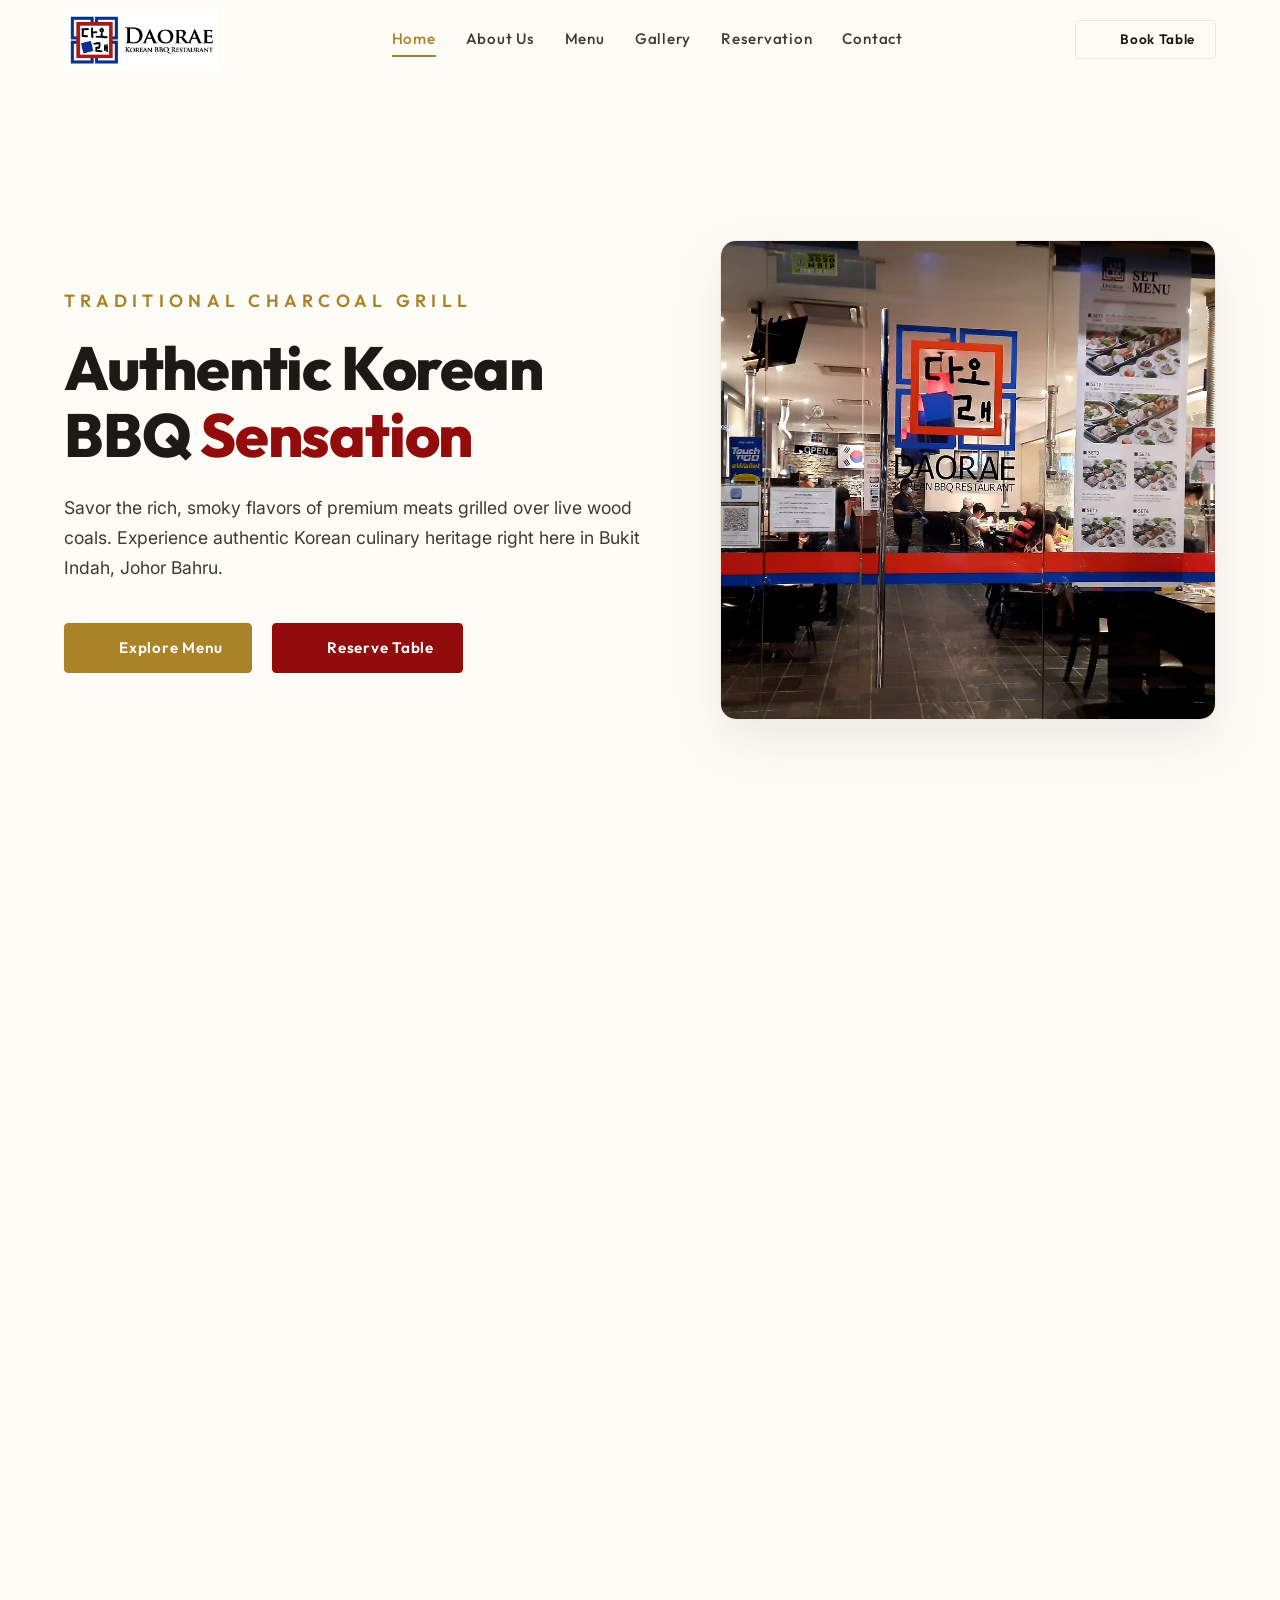
==== index.html @ 36f0a8b3 "Download all 32 missing food menu images from official daorae.net Wixstatic servers and remove clien" ====
<!DOCTYPE html>
<html lang="en">
<head>
    <meta charset="UTF-8">
    <meta name="viewport" content="width=device-width, initial-scale=1.0">
    
    <!-- SEO Meta Tags -->
    <title>Daorae Korean BBQ - Bukit Indah, Johor Bahru | Premium Charcoal Grill</title>
    <meta name="description" content="Savor the finest, authentic charcoal Korean BBQ in Bukit Indah, Johor Bahru. Premium cuts of beef and pork, fresh traditional side dishes, and cozy dining tables. Book your grill today.">
    <meta name="keywords" content="Daorae, Korean BBQ Johor Bahru, Bukit Indah Korean Food, Malaysian Korean BBQ, Charcoal BBQ, Samgyeopsal, Galbi Bukit Indah">
    <meta name="robots" content="index, follow">
    
    <!-- CSS Stylesheets -->
    <link rel="stylesheet" href="style.css?v=1.0.4">
    
    <!-- Lucide Icons CDN -->
    <script src="https://unpkg.com/lucide@latest"></script>
</head>
<body>

    <!-- ==========================================================================
       HEADER / NAVIGATION
       ========================================================================== -->
    <header class="header">
        <div class="container nav-container">
            <a href="#home" class="logo">
                <img src="assets/logo.png" alt="Daorae Logo" style="height: 62px; width: auto; object-fit: contain;">
            </a>
            
            <nav class="nav-menu">
                <a href="#home" class="nav-link active">Home</a>
                <a href="#about" class="nav-link">About Us</a>
                <a href="#menu" class="nav-link">Menu</a>
                <a href="#gallery" class="nav-link">Gallery</a>
                <a href="#reservation" class="nav-link">Reservation</a>
                <a href="#location" class="nav-link">Contact</a>
            </nav>
            
            <div class="nav-actions">
                <a href="#reservation" class="btn btn-outline" style="padding: 8px 20px; font-size: 0.85rem;">
                    <i data-lucide="calendar-days" style="width:16px; height:16px;"></i>
                    Book Table
                </a>
            </div>
            
            <button class="menu-toggle" aria-label="Toggle Navigation Menu">
                <i data-lucide="menu"></i>
            </button>
        </div>
    </header>

    <!-- ==========================================================================
       HERO SECTION
       ========================================================================== -->
    <section id="home" class="hero">
        <div class="hero-container">
            <div class="hero-content">
                <span class="hero-tagline">Traditional Charcoal Grill</span>
                <h1 class="hero-title">Authentic Korean BBQ <span>Sensation</span></h1>
                <p class="hero-desc">Savor the rich, smoky flavors of premium meats grilled over live wood coals. Experience authentic Korean culinary heritage right here in Bukit Indah, Johor Bahru.</p>
                <div class="hero-buttons">
                    <a href="#menu" class="btn btn-gold">
                        <i data-lucide="utensils-cross-lines" style="width:18px; height:18px;"></i>
                        Explore Menu
                    </a>
                    <a href="#reservation" class="btn btn-primary">
                        <i data-lucide="arrow-right-to-line" style="width:18px; height:18px;"></i>
                        Reserve Table
                    </a>
                </div>
            </div>
            <div class="hero-image-side">
                <img src="assets/front.avif" alt="Daorae Bukit Indah Outlet Front">
            </div>
        </div>
    </section>

    <!-- ==========================================================================
       ABOUT SECTION
       ========================================================================== -->
    <section id="about" class="section">
        <div class="container">
            <div class="about-grid">
                <!-- Left: Staggered Image Gallery -->
                <div class="about-images reveal">
                    <div class="about-img-wrapper about-img-1">
                        <img src="assets/interior.jpg" alt="Daorae Bukit Indah Interior Dining Booths" loading="lazy">
                    </div>
                    <div class="about-img-wrapper about-img-2">
                        <img src="assets/banchan.jpg" alt="Authentic Korean Banchan Side Dishes" loading="lazy">
                    </div>
                    <div class="about-experience-badge">
                        <span class="badge-num">13+</span>
                        <span class="badge-text">Years in Johor Bahru</span>
                    </div>
                </div>
                
                <!-- Right: Text Description -->
                <div class="about-text reveal">
                    <span class="section-subtitle">Since 2000s</span>
                    <h2 class="section-title" style="margin-bottom: 25px;">Our Brand Story</h2>
                    <h3>Traditional Charcoal BBQ Heritage</h3>
                    <p>Welcome to <strong>Daorae Korean BBQ</strong> in Bukit Indah. As a premier destination for traditional Korean dining in Malaysia, we are committed to keeping the spirit of authentic food alive. We grill exclusively over natural wood charcoal, allowing the smoky aroma to infuse into every slice of our premium beef and pork.</p>
                    <p>At Daorae, dining is an experience of warmth and sharing. Our tables are equipped with high-tech copper ventilation pipes, allowing you to enjoy the authentic, interactive tabletop grill experience in complete comfort and style.</p>
                    
                    <div class="about-features">
                        <div class="feature-item">
                            <div class="feature-icon-box">
                                <i data-lucide="flame" style="width:24px; height:24px;"></i>
                            </div>
                            <div class="feature-content">
                                <h4>Natural Charcoal Grills</h4>
                                <p>We never use gas plates. Natural charcoal imparts an irreplaceable smoky flavor.</p>
                            </div>
                        </div>
                        <div class="feature-item">
                            <div class="feature-icon-box">
                                <i data-lucide="award" style="width:24px; height:24px;"></i>
                            </div>
                            <div class="feature-content">
                                <h4>Premium Meats Selection</h4>
                                <p>Strictly curated meats with perfect marbling for ultimate tenderness.</p>
                            </div>
                        </div>
                        <div class="feature-item">
                            <div class="feature-icon-box">
                                <i data-lucide="soup" style="width:24px; height:24px;"></i>
                            </div>
                            <div class="feature-content">
                                <h4>Complimentary Banchan</h4>
                                <p>Enjoy fresh, handmade side dishes replenished continuously during your meal.</p>
                            </div>
                        </div>
                        <div class="feature-item">
                            <div class="feature-icon-box">
                                <i data-lucide="users-2" style="width:24px; height:24px;"></i>
                            </div>
                            <div class="feature-content">
                                <h4>Private Booth Seating</h4>
                                <p>Cozy wooden booth layouts perfect for family gatherings or business lunches.</p>
                            </div>
                        </div>
                    </div>
                </div>
            </div>
        </div>
    </section>

    <!-- ==========================================================================
       MENU SECTION
       ========================================================================== -->
    <section id="menu" class="section">
        <div class="container">
            <div class="section-header reveal">
                <span class="section-subtitle">Savor the Best</span>
                <h2 class="section-title">Our Trilingual Menu</h2>
            </div>
            
            <!-- Category Filtering Buttons -->
            <div class="menu-filter-container reveal">
                <button class="filter-btn active" data-filter="all">All (전체)</button>
                <button class="filter-btn" data-filter="johor-special">Johor Specials (조호 스페셜)</button>
                <button class="filter-btn" data-filter="set">Set Menu (세트 메뉴)</button>
                <button class="filter-btn" data-filter="beef">Beef BBQ (소고기 구이)</button>
                <button class="filter-btn" data-filter="pork">Pork BBQ (돼지고기 구이)</button>
                <button class="filter-btn" data-filter="other-bbq">Other BBQ (기타 구이)</button>
                <button class="filter-btn" data-filter="stew">Stews (찌개류)</button>
                <button class="filter-btn" data-filter="hotpot">Hotpots (전골류)</button>
                <button class="filter-btn" data-filter="rice">Rice Dishes (식사류 - 밥)</button>
                <button class="filter-btn" data-filter="noodle">Noodles (면류)</button>
                <button class="filter-btn" data-filter="other-cuisine">Other Cuisine (기타 요리)</button>
                <button class="filter-btn" data-filter="dosilak">Lunch Box (도시락)</button>
                <!-- <button class="filter-btn" data-filter="beverage">Beverages (음료/주류)</button> -->
            </div>
            
            <!-- Dynamic Menu Grid -->
            <div class="menu-grid">
                <!-- Javascript will inject cards here -->
            </div>
            
            <!-- Dining Note Alert Box -->
            <div class="reveal" style="margin-top: 50px; padding: 20px; background-color: var(--color-bg-card); border-left: 4px solid var(--color-accent); border-radius: var(--border-radius-sm); border-top: 1px solid var(--color-border); border-right: 1px solid var(--color-border); border-bottom: 1px solid var(--color-border);">
                <p style="font-size: 0.9rem; color: var(--color-text-standard); margin: 0; display: flex; align-items: center; gap: 10px;">
                    <i data-lucide="info" style="color: var(--color-accent); flex-shrink: 0;"></i>
                    <span><strong>Dining Note:</strong> BBQ grilling tables require a minimum order of <strong>two servings</strong> of meat items. Traditional banchan side dishes are served free of charge and refilled on request.</span>
                </p>
            </div>
        </div>
    </section>

    <!-- ==========================================================================
       GALLERY SECTION
       ========================================================================== -->
    <section id="gallery" class="section">
        <div class="container">
            <div class="section-header reveal">
                <span class="section-subtitle">A Visual Journey</span>
                <h2 class="section-title">Restaurant Gallery</h2>
            </div>
            
            <!-- Grid Layout -->
            <!-- Dynamic Grid Layout -->
            <div id="gallery-grid" class="gallery-grid reveal">
                <!-- Javascript will inject dynamic gallery items here -->
            </div>
        </div>
    </section>

    <!-- ==========================================================================
       RESERVATION SECTION
       ========================================================================== -->
    <section id="reservation" class="section">
        <div class="container">
            <div class="reservation-layout">
                <!-- Left: Booking Info -->
                <div class="reservation-info reveal">
                    <span class="section-subtitle" style="display:inline-block; margin-bottom: 10px;">Reserve a Table</span>
                    <h3>Secure Your Grill</h3>
                    <p>Planning a gathering? Booking your table ahead ensures a grill is hot and ready for you when you arrive. Submit your details, and our reservation system will format a quick request to open directly in WhatsApp with our staff.</p>
                    
                    <div class="res-info-list">
                        <div class="res-info-item">
                            <div class="res-info-icon">
                                <i data-lucide="phone-call" style="width:20px; height:20px;"></i>
                            </div>
                            <div class="res-info-text">
                                <h4>Instant Contact</h4>
                                <p>Call us directly at <a href="tel:072075911" style="color: var(--color-gold); text-decoration: underline;"><strong>07-207 5911</strong></a> for urgent reservations.</p>
                            </div>
                        </div>
                        <div class="res-info-item">
                            <div class="res-info-icon">
                                <i data-lucide="clock" style="width:20px; height:20px;"></i>
                            </div>
                            <div class="res-info-text">
                                <h4>Peak Grilling Hours</h4>
                                <p>Weekdays: 11:30 AM - 3:00 PM, 5:30 PM - 11:00 PM<br>Weekends & PH: 11:30 AM - 11:00 PM (No Break)</p>
                            </div>
                        </div>
                        <div class="res-info-item">
                            <div class="res-info-icon">
                                <i data-lucide="users" style="width:20px; height:20px;"></i>
                            </div>
                            <div class="res-info-text">
                                <h4>Large Groups & Corporate events</h4>
                                <p>For bookings above 12 pax, please notify us 1 day in advance via WhatsApp.</p>
                            </div>
                        </div>
                    </div>
                </div>
                
                <!-- Right: Interactive Booking Form -->
                <div class="reservation-form-container reveal">
                    <form id="whatsappReservationForm" class="reservation-form">
                        <div>
                            <label for="res-name" class="form-label">Full Name *</label>
                            <input type="text" id="res-name" class="input-control" placeholder="E.g., John Doe" required>
                        </div>
                        
                        <div>
                            <label for="res-phone" class="form-label">Phone Number *</label>
                            <input type="tel" id="res-phone" class="input-control" placeholder="E.g., +60 12-345 6789" required>
                        </div>
                        
                        <div>
                            <label for="res-date" class="form-label">Date *</label>
                            <input type="date" id="res-date" class="input-control" required>
                        </div>
                        
                        <div>
                            <label for="res-time" class="form-label">Time *</label>
                            <select id="res-time" class="input-control" required>
                                <option value="" disabled selected>Select Time Slot</option>
                                <optgroup label="Lunch Hours">
                                    <option value="11:30 AM">11:30 AM</option>
                                    <option value="12:00 PM">12:00 PM</option>
                                    <option value="12:30 PM">12:30 PM</option>
                                    <option value="01:00 PM">01:00 PM</option>
                                    <option value="01:30 PM">01:30 PM</option>
                                    <option value="02:00 PM">02:00 PM</option>
                                </optgroup>
                                <optgroup label="Dinner Hours">
                                    <option value="05:30 PM">05:30 PM</option>
                                    <option value="06:00 PM">06:00 PM</option>
                                    <option value="06:30 PM">06:30 PM</option>
                                    <option value="07:00 PM">07:00 PM</option>
                                    <option value="07:30 PM">07:30 PM</option>
                                    <option value="08:00 PM">08:00 PM</option>
                                    <option value="08:30 PM">08:30 PM</option>
                                    <option value="09:00 PM">09:00 PM</option>
                                    <option value="09:30 PM">09:30 PM</option>
                                    <option value="10:00 PM">10:00 PM</option>
                                </optgroup>
                            </select>
                        </div>
                        
                        <div class="form-group-full">
                            <label for="res-pax" class="form-label">Number of Guests *</label>
                            <select id="res-pax" class="input-control" required>
                                <option value="" disabled selected>Select headcount</option>
                                <option value="1">1 Person</option>
                                <option value="2">2 People</option>
                                <option value="3">3 People</option>
                                <option value="4">4 People</option>
                                <option value="5">5 People</option>
                                <option value="6">6 People</option>
                                <option value="7">7 People</option>
                                <option value="8">8 People</option>
                                <option value="9">9 People</option>
                                <option value="10">10 People</option>
                                <option value="11-15">11 - 15 People</option>
                                <option value="16+">More than 16 People</option>
                            </select>
                        </div>
                        
                        <div class="form-group-full">
                            <label for="res-remarks" class="form-label">Special Requests (Optional)</label>
                            <textarea id="res-remarks" class="input-control" rows="3" placeholder="E.g., Private room if available, vegetarian guest, baby high chair, baby stroller space, etc."></textarea>
                        </div>
                        
                        <div class="form-group-full">
                            <button type="submit" class="btn btn-submit">
                                <svg width="18" height="18" viewBox="0 0 24 24" fill="none" stroke="currentColor" stroke-width="2" stroke-linecap="round" stroke-linejoin="round" class="lucide lucide-message-square"><path d="M21 15a2 2 0 0 1-2 2H7l-4 4V5a2 2 0 0 1 2-2h14a2 2 0 0 1 2 2z"/></svg>
                                Send Reservation via WhatsApp
                            </button>
                        </div>
                    </form>
                </div>
            </div>
        </div>
    </section>

    <!-- ==========================================================================
       LOCATION & CONTACT SECTION
       ========================================================================== -->
    <section id="location" class="section">
        <div class="container">
            <div class="section-header reveal">
                <span class="section-subtitle">Find Our Grill</span>
                <h2 class="section-title">Location & Contact</h2>
            </div>
            
            <div class="location-grid reveal">
                <!-- Map wrapper -->
                <div class="map-wrapper">
                    <!-- Google Maps Embed for Daorae Bukit Indah -->
                    <iframe src="https://www.google.com/maps/embed?pb=!1m18!1m12!1m3!1d3988.48628392221!2d103.65454924012165!3d1.4805776985117376!2m3!1f0!2f0!3f0!3m2!1i1024!2i768!4f13.1!3m3!1m2!1s0x31da734a50feace5%3A0xad9fd312c1075431!2sDAORAE%20Korean%20BBQ%20Restaurant!5e0!3m2!1sko!2smy!4v1783872856365!5m2!1sko!2smy" style="border:0;" allowfullscreen="" loading="lazy" referrerpolicy="strict-origin-when-cross-origin" title="Google Maps Location for Daorae Bukit Indah"></iframe>
                </div>
                
                <!-- Contact info details -->
                <div class="location-details">
                    <h3>
                        <i data-lucide="map-pin" style="color: var(--color-gold);"></i>
                        Daorae Bukit Indah
                    </h3>
                    
                    <div class="location-info-block">
                        <h4>Address</h4>
                        <p>79A, Jalan Indah 15/2, Taman Bukit Indah,<br>81200 Johor Bahru, Johor, Malaysia</p>
                    </div>
                    
                    <div class="location-info-block">
                        <h4>Reservations & Inquiries</h4>
                        <p>Phone: <a href="tel:072075911" style="color: var(--color-gold); text-decoration: underline;"><strong>07-207 5911</strong></a><br>WhatsApp: <a href="https://wa.me/60126398303" target="_blank" style="color: var(--color-gold); text-decoration: underline;"><strong>+60 12-639 8303</strong></a></p>
                    </div>
                    
                    <div class="location-info-block">
                        <h4>Opening Hours</h4>
                        <p>
                            <strong>Weekdays:</strong><br>
                            11:30 AM - 3:00 PM & 5:30 PM - 11:00 PM<br>
                            <strong>Weekends & Public Holidays:</strong><br>
                            11:30 AM - 11:00 PM (No Break Time)
                        </p>
                    </div>
                    
                    <div style="margin-top: 15px;">
                        <a href="https://maps.app.goo.gl/QXNB6Hqm3Ww1ZuC98" target="_blank" class="btn btn-gold" style="width: 100%;">
                            <i data-lucide="navigation" style="width:16px; height:16px;"></i>
                            Get Directions on Google Maps
                        </a>
                    </div>
                </div>
            </div>
        </div>
    </section>

    <!-- ==========================================================================
       FOOTER
       ========================================================================== */ -->
    <footer class="footer">
        <div class="container footer-content">
            <div class="footer-logo">
                <img src="assets/logo.png" alt="Daorae Logo" style="height: 40px; width: auto; object-fit: contain;">
            </div>
            
            <ul class="footer-links">
                <li><a href="#home" class="footer-link">Home</a></li>
                <li><a href="#about" class="footer-link">About Us</a></li>
                <li><a href="#menu" class="footer-link">Menu</a></li>
                <li><a href="#gallery" class="footer-link">Gallery</a></li>
                <li><a href="#reservation" class="footer-link">Reservation</a></li>
                <li><a href="#location" class="footer-link">Location</a></li>
            </ul>
            
            <div class="footer-socials">
                <a href="https://www.facebook.com/daoreaJB" target="_blank" class="social-icon" aria-label="Facebook Page"><img src="assets/facebook.avif" alt="Facebook Logo" style="width: 18px; height: 18px; object-fit: contain;"></a>
                <a href="https://www.instagram.com/daorae_jb" target="_blank" class="social-icon" aria-label="Instagram Page"><img src="assets/instagram.avif" alt="Instagram Logo" style="width: 18px; height: 18px; object-fit: contain;"></a>
                <a href="https://wa.me/60126398303" target="_blank" class="social-icon" aria-label="WhatsApp Contact"><img src="assets/whatsapp.avif" alt="WhatsApp Logo" style="width: 18px; height: 18px; object-fit: contain;"></a>
            </div>
            
            <div class="footer-copy">
                &copy; 2026 Daorae Korean BBQ Restaurant Bukit Indah. All Rights Reserved.<br>
                Designed with authenticity in Johor Bahru. | <a href="admin.html" style="color: var(--color-gold); text-decoration: underline; font-weight: 500;">Admin Panel</a>
            </div>
        </div>
    </footer>

    <!-- Supabase Integration -->
    <script src="https://cdn.jsdelivr.net/npm/@supabase/supabase-js@2"></script>
    <script src="config.js?v=1.0.1"></script>
    <!-- Menu Detail Modal -->
    <div id="menuDetailModal" class="menu-modal">
        <div class="menu-modal-overlay"></div>
        <div class="menu-modal-container">
            <button id="closeMenuModalBtn" class="menu-modal-close" aria-label="Close modal">
                <i data-lucide="x" style="width: 24px; height: 24px;"></i>
            </button>
            <div class="menu-modal-content-wrapper">
                <div class="menu-modal-image-side">
                    <img id="modalMenuImg" src="" alt="">
                </div>
                <div class="menu-modal-info-side">
                    <div class="menu-modal-titles">
                        <span id="modalMenuNameKo" class="modal-title-ko"></span>
                        <h2 id="modalMenuNameEn" class="modal-title-en"></h2>
                        <span id="modalMenuNameZh" class="modal-title-zh"></span>
                    </div>
                    <div id="modalMenuPrice" class="modal-price"></div>
                    <hr class="modal-divider">
                    <div class="modal-desc-section">
                        <h4 class="modal-desc-heading">Details / 상세 정보 / 菜品详情</h4>
                        <div class="modal-desc-block">
                            <div class="modal-desc-item">
                                <span class="lang-flag">KR</span>
                                <p id="modalMenuDescKo" class="modal-desc-text ko"></p>
                            </div>
                            <div class="modal-desc-item">
                                <span class="lang-flag">EN</span>
                                <p id="modalMenuDescEn" class="modal-desc-text en"></p>
                            </div>
                            <div class="modal-desc-item">
                                <span class="lang-flag">ZH</span>
                                <p id="modalMenuDescZh" class="modal-desc-text zh"></p>
                            </div>
                        </div>
                    </div>
                </div>
            </div>
        </div>
    </div>

    <!-- JS Scripts -->
    <script src="menu_data.js?v=1.0.6"></script>
    <script src="app.js?v=1.0.7"></script>
</body>
</html>
---- style.css ----
/* ==========================================================================
   DAORAE KOREAN BBQ - BUKIT INDAH OUTLET
   Premium Style Sheet
   ========================================================================== */

/* Google Fonts Import */
@import url('https://fonts.googleapis.com/css2?family=Inter:wght@300;400;500;600;700&family=Outfit:wght@300;400;500;600;700;800&display=swap');

/* Reset and Global Styles */
*, *::before, *::after {
    box-sizing: border-box;
    margin: 0;
    padding: 0;
}

:root {
    /* Color Palette - Premium Light Theme (Warm Hanji Paper & Clean Elements) */
    --color-bg-deep: #fdfcf7;      /* Warm organic cream off-white background */
    --color-bg-card: #ffffff;      /* Pure white for containers/cards */
    --color-bg-card-hover: #faf7f2; /* Soft warm sand hue for hover */
    --color-accent: #920c0c;       /* Deep Korean Crimson Red for high contrast */
    --color-accent-rgb: 146, 12, 12;
    --color-accent-hover: #b71c1c; /* Lighter crimson on hover */
    --color-gold: #aa8228;         /* Antique Gold/Bronze for readability on white */
    --color-gold-rgb: 170, 130, 40;
    --color-gold-light: #e8dfc8;   /* Warm wheat gold highlight */
    --color-text-bright: #1c1a17;  /* High contrast near-black for headings */
    --color-text-standard: #3d3a33;/* Deep warm charcoal/mud grey for body text */
    --color-text-muted: #726d63;   /* Soft warm grey for subtitles/secondary text */
    --color-border: rgba(170, 130, 40, 0.15); /* Soft gold-accented light border */
    
    /* Fonts */
    --font-heading: 'Outfit', sans-serif;
    --font-body: 'Inter', sans-serif;
    
    /* Layout & Transitions */
    --container-max-width: 1200px;
    --nav-height: 80px;
    --transition-fast: all 0.2s ease;
    --transition-normal: all 0.4s cubic-bezier(0.25, 0.8, 0.25, 1);
    --transition-slow: all 0.8s cubic-bezier(0.25, 1, 0.5, 1);
    --border-radius-sm: 4px;
    --border-radius-md: 8px;
    --border-radius-lg: 16px;
    
    /* Glassmorphism - Light Theme Frosted Glass */
    --glass-bg: rgba(255, 255, 255, 0.85);
    --glass-border: rgba(146, 12, 12, 0.08);
    --glass-shadow: 0 8px 32px 0 rgba(144, 130, 115, 0.08);
    --glass-blur: 12px;
}

html {
    scroll-behavior: smooth;
    font-size: 16px;
    background-color: var(--color-bg-deep);
    color: var(--color-text-standard);
    font-family: var(--font-body);
}

body {
    overflow-x: hidden;
    line-height: 1.6;
    -webkit-font-smoothing: antialiased;
}

/* Scrollbar Customization */
::-webkit-scrollbar {
    width: 10px;
}
::-webkit-scrollbar-track {
    background: var(--color-bg-deep);
}
::-webkit-scrollbar-thumb {
    background: var(--color-gold-light);
    border-radius: 5px;
    border: 2px solid var(--color-bg-deep);
}
::-webkit-scrollbar-thumb:hover {
    background: var(--color-accent);
}

/* Typography Utilities */
h1, h2, h3, h4, h5, h6 {
    font-family: var(--font-heading);
    color: var(--color-text-bright);
    font-weight: 600;
    letter-spacing: -0.02em;
}

a {
    color: inherit;
    text-decoration: none;
    transition: var(--transition-fast);
}

img {
    max-width: 100%;
    height: auto;
    display: block;
}

ul {
    list-style: none;
}

/* Layout Utilities */
.container {
    width: 90%;
    max-width: var(--container-max-width);
    margin: 0 auto;
}

.section {
    padding: 100px 0;
    position: relative;
}

.section-header {
    text-align: center;
    margin-bottom: 60px;
}

.section-subtitle {
    font-family: var(--font-heading);
    color: var(--color-gold);
    font-size: 0.9rem;
    font-weight: 600;
    text-transform: uppercase;
    letter-spacing: 0.2em;
    display: block;
    margin-bottom: 10px;
}

.section-title {
    font-size: 2.5rem;
    font-weight: 700;
    position: relative;
    display: inline-block;
    padding-bottom: 15px;
}

.section-title::after {
    content: '';
    position: absolute;
    bottom: 0;
    left: 50%;
    transform: translateX(-50%);
    width: 60px;
    height: 3px;
    background-color: var(--color-accent);
}

/* Common Buttons */
.btn {
    display: inline-flex;
    align-items: center;
    justify-content: center;
    padding: 12px 28px;
    font-family: var(--font-heading);
    font-weight: 600;
    font-size: 0.95rem;
    border-radius: var(--border-radius-sm);
    cursor: pointer;
    transition: var(--transition-normal);
    letter-spacing: 0.05em;
    gap: 8px;
}

.btn-primary {
    background-color: var(--color-accent);
    color: #ffffff; /* White text for readability on red background */
    border: 1px solid var(--color-accent);
}

.btn-primary:hover {
    background-color: var(--color-accent-hover);
    border-color: var(--color-accent-hover);
    color: #ffffff; /* Keep text color white on hover */
    transform: translateY(-2px);
    box-shadow: 0 5px 15px rgba(183, 28, 28, 0.4);
}

.btn-outline {
    background-color: transparent;
    color: var(--color-text-bright);
    border: 1px solid var(--color-border);
}

.btn-outline:hover {
    background-color: rgba(0, 0, 0, 0.04);
    border-color: var(--color-text-bright);
    transform: translateY(-2px);
}

.btn-gold {
    background-color: var(--color-gold);
    color: var(--color-bg-deep);
    border: 1px solid var(--color-gold);
}

.btn-gold:hover {
    background-color: var(--color-gold-light);
    border-color: var(--color-gold-light);
    transform: translateY(-2px);
    box-shadow: 0 5px 15px rgba(203, 161, 53, 0.3);
}

/* ==========================================================================
   NAVIGATION
   ========================================================================== */
.header {
    position: fixed;
    top: 0;
    left: 0;
    width: 100%;
    height: var(--nav-height);
    background-color: transparent;
    z-index: 1000;
    transition: var(--transition-normal);
    border-bottom: 1px solid transparent;
}

.header.scrolled {
    height: 70px;
    background-color: var(--glass-bg);
    backdrop-filter: blur(var(--glass-blur));
    -webkit-backdrop-filter: blur(var(--glass-blur));
    border-bottom: 1px solid var(--glass-border);
    box-shadow: var(--glass-shadow);
}

.nav-container {
    height: 100%;
    display: flex;
    justify-content: space-between;
    align-items: center;
}

.logo {
    display: flex;
    align-items: center;
    gap: 10px;
}

.logo-text {
    font-family: var(--font-heading);
    font-size: 1.6rem;
    font-weight: 800;
    letter-spacing: 1px;
    background: linear-gradient(135deg, var(--color-text-bright) 40%, var(--color-gold) 100%);
    -webkit-background-clip: text;
    -webkit-text-fill-color: transparent;
}

.logo-sub {
    font-size: 0.75rem;
    color: var(--color-accent);
    text-transform: uppercase;
    letter-spacing: 2px;
    font-weight: 700;
    margin-left: 2px;
    display: block;
    line-height: 1;
}

.logo-wrapper {
    display: flex;
    flex-direction: column;
}

.nav-menu {
    display: flex;
    align-items: center;
    gap: 30px;
}

.nav-link {
    font-family: var(--font-heading);
    font-weight: 500;
    font-size: 0.95rem;
    color: var(--color-text-standard);
    letter-spacing: 0.05em;
    position: relative;
    padding: 5px 0;
}

.nav-link::after {
    content: '';
    position: absolute;
    bottom: 0;
    left: 0;
    width: 0;
    height: 2px;
    background-color: var(--color-gold);
    transition: var(--transition-fast);
}

.nav-link:hover {
    color: var(--color-text-bright);
}

.nav-link:hover::after,
.nav-link.active::after {
    width: 100%;
}

.nav-link.active {
    color: var(--color-gold);
}

.nav-actions {
    display: flex;
    align-items: center;
    gap: 15px;
}

.menu-toggle {
    display: none;
    background: none;
    border: none;
    color: var(--color-text-bright);
    font-size: 1.5rem;
    cursor: pointer;
}

/* ==========================================================================
   HERO SECTION
   ========================================================================== */
.hero {
    min-height: 100vh;
    display: flex;
    align-items: center;
    justify-content: center;
    position: relative;
    background-color: var(--color-bg-deep);
    padding: 120px 0 60px 0;
}

.hero-container {
    display: grid;
    grid-template-columns: 1.2fr 1fr;
    gap: 60px;
    align-items: center;
    width: 90%;
    max-width: var(--container-max-width);
    margin: 0 auto;
    z-index: 10;
}

.hero-content {
    opacity: 0;
    transform: translateY(30px);
    animation: fadeInUp 1s cubic-bezier(0.25, 1, 0.5, 1) forwards;
    animation-delay: 0.2s;
}

.hero-tagline {
    font-family: var(--font-heading);
    color: var(--color-gold);
    font-size: 1.1rem;
    font-weight: 600;
    text-transform: uppercase;
    letter-spacing: 0.3em;
    margin-bottom: 20px;
    display: inline-block;
}

.hero-title {
    font-size: 3.8rem;
    font-weight: 800;
    line-height: 1.1;
    margin-bottom: 25px;
    color: var(--color-text-bright);
}

.hero-title span {
    color: var(--color-accent);
}

.hero-desc {
    font-size: 1.1rem;
    color: var(--color-text-standard);
    margin-bottom: 40px;
    max-width: 600px;
    line-height: 1.7;
}

.hero-buttons {
    display: flex;
    justify-content: flex-start;
    gap: 20px;
}

.hero-image-side {
    position: relative;
    border-radius: var(--border-radius-lg);
    overflow: hidden;
    box-shadow: 0 20px 50px rgba(144, 130, 115, 0.15);
    border: 1px solid var(--color-border);
    height: 480px;
    opacity: 0;
    transform: translateX(30px);
    animation: fadeInRight 1s cubic-bezier(0.25, 1, 0.5, 1) forwards;
    animation-delay: 0.5s;
}

.hero-image-side img {
    width: 100%;
    height: 100%;
    object-fit: cover;
}

@keyframes fadeInRight {
    to {
        opacity: 1;
        transform: translateX(0);
    }
}

/* ==========================================================================
   ABOUT SECTION
   ========================================================================== */
.about-grid {
    display: grid;
    grid-template-columns: 1fr 1.1fr;
    gap: 60px;
    align-items: center;
}

.about-images {
    display: grid;
    grid-template-columns: repeat(2, 1fr);
    gap: 20px;
    position: relative;
}

.about-img-wrapper {
    border-radius: var(--border-radius-md);
    overflow: hidden;
    box-shadow: 0 10px 30px rgba(0, 0, 0, 0.5);
    border: 1px solid var(--color-border);
}

.about-img-1 {
    transform: translateY(20px);
}

.about-img-2 {
    transform: translateY(-20px);
}

.about-experience-badge {
    position: absolute;
    top: 50%;
    left: 50%;
    transform: translate(-50%, -50%);
    background: var(--color-accent);
    color: #ffffff; /* White text color for readability */
    padding: 20px;
    border-radius: 50%;
    width: 100px;
    height: 100px;
    display: flex;
    flex-direction: column;
    justify-content: center;
    align-items: center;
    text-align: center;
    box-shadow: 0 10px 25px rgba(183, 28, 28, 0.5);
    border: 2px solid var(--color-text-bright);
    z-index: 10;
}

.badge-num {
    font-family: var(--font-heading);
    font-size: 1.6rem;
    font-weight: 800;
    line-height: 1;
}

.badge-text {
    font-size: 0.6rem;
    text-transform: uppercase;
    font-weight: 700;
    letter-spacing: 1px;
}

.about-text h3 {
    font-size: 1.8rem;
    margin-bottom: 20px;
    color: var(--color-gold);
}

.about-text p {
    margin-bottom: 20px;
    color: var(--color-text-standard);
    font-size: 1rem;
}

.about-features {
    display: grid;
    grid-template-columns: repeat(2, 1fr);
    gap: 25px;
    margin-top: 35px;
}

.feature-item {
    display: flex;
    gap: 15px;
    align-items: flex-start;
}

.feature-icon-box {
    background-color: rgba(203, 161, 53, 0.1);
    color: var(--color-gold);
    padding: 10px;
    border-radius: var(--border-radius-sm);
    display: flex;
    align-items: center;
    justify-content: center;
}

.feature-content h4 {
    font-size: 1.1rem;
    margin-bottom: 5px;
}

.feature-content p {
    font-size: 0.85rem;
    color: var(--color-text-muted);
    margin: 0;
}

/* ==========================================================================
   MENU SECTION
   ========================================================================== */
.menu-filter-container {
    display: flex;
    justify-content: center;
    flex-wrap: wrap;
    gap: 12px;
    margin-bottom: 50px;
}

.filter-btn {
    background: var(--color-bg-card);
    border: 1px solid var(--color-border);
    color: var(--color-text-standard);
    padding: 10px 22px;
    font-family: var(--font-heading);
    font-weight: 500;
    font-size: 0.9rem;
    cursor: pointer;
    border-radius: 30px;
    transition: var(--transition-normal);
}

.filter-btn:hover {
    border-color: var(--color-gold);
    color: var(--color-text-bright);
}

.filter-btn.active {
    background-color: var(--color-gold);
    color: var(--color-bg-deep);
    border-color: var(--color-gold);
    box-shadow: 0 4px 15px rgba(203, 161, 53, 0.2);
}

.menu-grid {
    display: grid;
    grid-template-columns: repeat(auto-fill, minmax(360px, 1fr));
    gap: 30px;
}

.menu-card {
    background: var(--color-bg-card);
    border: 1px solid var(--color-border);
    border-radius: var(--border-radius-md);
    overflow: hidden;
    transition: var(--transition-normal);
    display: flex;
    flex-direction: column;
}

.menu-card:hover {
    transform: translateY(-5px);
    border-color: rgba(203, 161, 53, 0.3);
    background-color: var(--color-bg-card-hover);
    box-shadow: 0 10px 30px rgba(144, 130, 115, 0.12);
}

.menu-card-img-wrapper {
    height: 220px;
    position: relative;
    overflow: hidden;
    background-color: var(--color-bg-deep);
}

.menu-card-img-wrapper img {
    width: 100%;
    height: 100%;
    object-fit: cover;
    transition: var(--transition-slow);
}

.menu-card:hover .menu-card-img-wrapper img {
    transform: scale(1.08);
}

.menu-card-badge {
    position: absolute;
    top: 15px;
    right: 15px;
    background-color: var(--color-bg-card);
    color: var(--color-accent);
    border: 1px solid var(--color-accent);
    padding: 4px 12px;
    font-size: 0.75rem;
    font-weight: 700;
    border-radius: 20px;
    text-transform: uppercase;
    letter-spacing: 1px;
}

.menu-card-content {
    padding: 25px;
    display: flex;
    flex-direction: column;
    flex-grow: 1;
}

.menu-card-title-row {
    display: flex;
    justify-content: space-between;
    align-items: flex-start;
    margin-bottom: 15px;
    gap: 10px;
}

.menu-titles {
    display: flex;
    flex-direction: column;
    gap: 4px;
}

.menu-title-ko {
    font-size: 0.85rem;
    color: var(--color-gold);
    font-family: var(--font-body);
    font-weight: 500;
}

.menu-title-en {
    font-size: 1.3rem;
    font-weight: 700;
    color: var(--color-text-bright);
}

.menu-title-zh {
    font-size: 0.95rem;
    color: var(--color-text-muted);
    font-weight: 400;
}

.menu-price {
    font-family: var(--font-heading);
    font-weight: 700;
    font-size: 1.3rem;
    color: var(--color-accent);
    white-space: nowrap;
}

.menu-desc {
    font-size: 0.88rem;
    color: var(--color-text-standard);
    margin-bottom: 20px;
    flex-grow: 1;
    display: -webkit-box;
    -webkit-line-clamp: 2;
    -webkit-box-orient: vertical;
    overflow: hidden;
}

.menu-card-footer {
    display: flex;
    justify-content: space-between;
    align-items: center;
    border-top: 1px solid var(--color-border);
    padding-top: 15px;
    margin-top: auto;
}

.menu-serving {
    display: flex;
    align-items: center;
    gap: 6px;
    font-size: 0.8rem;
    color: var(--color-text-muted);
}

.menu-spicy {
    display: flex;
    gap: 3px;
}

.menu-spicy svg {
    color: var(--color-accent);
    fill: var(--color-accent);
}

/* ==========================================================================
   GALLERY SECTION
   ========================================================================== */
.gallery-grid {
    display: grid;
    grid-template-columns: repeat(4, 1fr);
    gap: 20px;
}

.gallery-item {
    border-radius: var(--border-radius-md);
    overflow: hidden;
    position: relative;
    aspect-ratio: 1;
    box-shadow: 0 5px 15px rgba(0,0,0,0.3);
    border: 1px solid var(--color-border);
}

.gallery-item img {
    width: 100%;
    height: 100%;
    object-fit: cover;
    transition: var(--transition-slow);
}

.gallery-overlay {
    position: absolute;
    top: 0;
    left: 0;
    width: 100%;
    height: 100%;
    background: linear-gradient(to top, rgba(0, 0, 0, 0.9) 0%, rgba(0, 0, 0, 0.2) 70%);
    display: flex;
    flex-direction: column;
    justify-content: flex-end;
    padding: 25px;
    opacity: 0;
    transition: var(--transition-normal);
}

.gallery-item:hover img {
    transform: scale(1.08);
}

.gallery-item:hover .gallery-overlay {
    opacity: 1;
}

.gallery-category {
    color: var(--color-gold);
    font-family: var(--font-heading);
    font-weight: 600;
    font-size: 0.8rem;
    text-transform: uppercase;
    letter-spacing: 2px;
    margin-bottom: 5px;
}

.gallery-title {
    color: var(--color-text-bright);
    font-size: 1.1rem;
    font-weight: 600;
}

/* ==========================================================================
   RESERVATION SECTION
   ========================================================================== */
.reservation-layout {
    display: grid;
    grid-template-columns: 1fr 1.2fr;
    gap: 60px;
    align-items: stretch;
}

.reservation-info {
    background-color: var(--color-bg-card);
    border: 1px solid var(--color-border);
    padding: 50px;
    border-radius: var(--border-radius-lg);
    display: flex;
    flex-direction: column;
    justify-content: center;
}

.reservation-info h3 {
    font-size: 2rem;
    margin-bottom: 20px;
    color: var(--color-gold);
}

.reservation-info p {
    color: var(--color-text-standard);
    margin-bottom: 35px;
}

.res-info-list {
    display: flex;
    flex-direction: column;
    gap: 25px;
}

.res-info-item {
    display: flex;
    gap: 20px;
    align-items: flex-start;
}

.res-info-icon {
    color: var(--color-accent);
    background-color: rgba(183, 28, 28, 0.1);
    padding: 12px;
    border-radius: 50%;
    display: flex;
    align-items: center;
    justify-content: center;
}

.res-info-text h4 {
    font-size: 1.05rem;
    margin-bottom: 4px;
}

.res-info-text p {
    font-size: 0.9rem;
    color: var(--color-text-muted);
    margin: 0;
}

.reservation-form-container {
    background-color: var(--color-bg-card);
    border: 1px solid var(--color-border);
    padding: 50px;
    border-radius: var(--border-radius-lg);
    box-shadow: 0 15px 40px rgba(0, 0, 0, 0.6);
    position: relative;
}

.reservation-form-container::before {
    content: '';
    position: absolute;
    top: 0;
    left: 0;
    width: 100%;
    height: 4px;
    background: linear-gradient(to right, var(--color-accent), var(--color-gold));
    border-radius: var(--border-radius-lg) var(--border-radius-lg) 0 0;
}

.reservation-form {
    display: grid;
    grid-template-columns: repeat(2, 1fr);
    gap: 25px;
}

.form-group-full {
    grid-column: span 2;
}

.form-label {
    display: block;
    margin-bottom: 8px;
    font-size: 0.9rem;
    font-weight: 500;
    color: var(--color-text-bright);
}

.input-control {
    width: 100%;
    background-color: var(--color-bg-deep);
    border: 1px solid var(--color-border);
    border-radius: var(--border-radius-sm);
    padding: 12px 16px;
    color: var(--color-text-bright);
    font-family: var(--font-body);
    font-size: 0.95rem;
    transition: var(--transition-fast);
}

.input-control:focus {
    outline: none;
    border-color: var(--color-gold);
    background-color: var(--color-bg-card);
    box-shadow: 0 0 10px rgba(203, 161, 53, 0.15);
}

select.input-control {
    cursor: pointer;
}

select.input-control option {
    background-color: var(--color-bg-card);
    color: var(--color-text-bright);
}

.btn-submit {
    width: 100%;
    border: none;
    font-size: 1rem;
    padding: 14px;
    margin-top: 10px;
    background: linear-gradient(135deg, var(--color-accent) 0%, #880e4f 100%);
    color: #ffffff; /* White text for contrast on dark background */
}

.btn-submit:hover {
    background: linear-gradient(135deg, var(--color-accent-hover) 0%, var(--color-accent) 100%);
    color: #ffffff; /* Keep text color white on hover */
    box-shadow: 0 5px 20px rgba(183, 28, 28, 0.5);
}

/* ==========================================================================
   LOCATION & FOOTER
   ========================================================================== */
.location-grid {
    display: grid;
    grid-template-columns: 1fr 1fr;
    gap: 40px;
    align-items: stretch;
    background-color: var(--color-bg-card);
    border: 1px solid var(--color-border);
    border-radius: var(--border-radius-lg);
    overflow: hidden;
}

.map-wrapper {
    height: 100%;
    min-height: 450px;
}

.map-wrapper iframe {
    width: 100%;
    height: 100%;
    border: none;
}

.location-details {
    padding: 50px;
    display: flex;
    flex-direction: column;
    justify-content: center;
}

.location-details h3 {
    font-size: 2rem;
    margin-bottom: 25px;
    color: var(--color-gold);
    display: flex;
    align-items: center;
    gap: 12px;
}

.location-info-block {
    margin-bottom: 30px;
}

.location-info-block h4 {
    font-size: 1.1rem;
    margin-bottom: 8px;
    color: var(--color-text-bright);
    display: flex;
    align-items: center;
    gap: 8px;
}

.location-info-block p {
    color: var(--color-text-standard);
    font-size: 0.95rem;
    padding-left: 28px;
}

.footer {
    background-color: var(--color-bg-card-hover);
    border-top: 1px solid var(--color-border);
    padding: 40px 0;
    text-align: center;
}

.footer-content {
    display: flex;
    flex-direction: column;
    align-items: center;
    gap: 20px;
}

.footer-logo {
    display: flex;
    flex-direction: column;
    align-items: center;
}

.footer-logo-text {
    font-family: var(--font-heading);
    font-size: 1.8rem;
    font-weight: 800;
    color: var(--color-text-bright);
    letter-spacing: 1px;
}

.footer-logo-sub {
    font-size: 0.75rem;
    color: var(--color-accent);
    letter-spacing: 2px;
    text-transform: uppercase;
    font-weight: 700;
}

.footer-links {
    display: flex;
    gap: 25px;
}

.footer-link {
    font-size: 0.9rem;
    color: var(--color-text-muted);
}

.footer-link:hover {
    color: var(--color-gold);
}

.footer-socials {
    display: flex;
    gap: 15px;
}

.social-icon {
    color: var(--color-text-muted);
    border: 1px solid var(--color-border);
    padding: 8px;
    border-radius: 50%;
    display: flex;
    align-items: center;
    justify-content: center;
}

.social-icon:hover {
    color: var(--color-accent);
    border-color: var(--color-accent);
    background-color: rgba(183, 28, 28, 0.05);
    transform: translateY(-2px);
}

.footer-copy {
    font-size: 0.8rem;
    color: var(--color-text-muted);
    margin-top: 20px;
    border-top: 1px solid var(--color-border);
    padding-top: 20px;
    width: 100%;
}

/* ==========================================================================
   ANIMATIONS & KEYFRAMES
   ========================================================================== */
@keyframes fadeInUp {
    to {
        opacity: 1;
        transform: translateY(0);
    }
}

/* Scroll-reveal Classes */
.reveal {
    opacity: 0;
    transform: translateY(40px);
    transition: opacity 0.8s cubic-bezier(0.25, 1, 0.5, 1), transform 0.8s cubic-bezier(0.25, 1, 0.5, 1);
}

.reveal.active {
    opacity: 1;
    transform: translateY(0);
}

/* ==========================================================================
   RESPONSIVE DESIGN (BREAKPOINTS)
   ========================================================================== */
@media (max-width: 1024px) {
    .about-grid {
        grid-template-columns: 1fr;
        gap: 40px;
    }
    
    .about-images {
        max-width: 600px;
        margin: 0 auto;
    }
    
    .reservation-layout {
        grid-template-columns: 1fr;
        gap: 40px;
    }
    
    .location-grid {
        grid-template-columns: 1fr;
    }
    
    .map-wrapper {
        min-height: 350px;
    }
    
    .gallery-grid {
        grid-template-columns: repeat(2, 1fr);
    }
}

@media (max-width: 768px) {
    :root {
        --nav-height: 70px;
    }
    
    .section {
        padding: 70px 0;
    }
    
    .hero-container {
        grid-template-columns: 1fr;
        gap: 40px;
        text-align: center;
    }
    
    .hero-content {
        text-align: center;
    }

    .hero-title {
        font-size: 2.8rem;
    }
    
    .hero-desc {
        font-size: 0.95rem;
        margin-bottom: 30px;
        margin-left: auto;
        margin-right: auto;
    }
    
    .hero-buttons {
        flex-direction: column;
        align-items: center;
        justify-content: center;
        gap: 15px;
    }
    
    .hero-image-side {
        height: 320px;
        transform: translateY(30px);
        animation: fadeInUp 1s cubic-bezier(0.25, 1, 0.5, 1) forwards;
        animation-delay: 0.5s;
    }
    
    .btn {
        width: 100%;
        max-width: 280px;
    }
    
    .menu-toggle {
        display: block;
    }
    
    .nav-menu {
        position: fixed;
        top: var(--nav-height);
        left: -100%;
        width: 100%;
        height: calc(100vh - var(--nav-height));
        background-color: var(--color-bg-deep);
        border-top: 1px solid var(--color-border);
        flex-direction: column;
        padding: 50px 0;
        gap: 30px;
        transition: var(--transition-normal);
        z-index: 999;
    }
    
    .nav-menu.active {
        left: 0;
    }
    
    .nav-actions {
        display: none; /* Inside header, hidden on mobile for cleaner look */
    }
    
    .about-features {
        grid-template-columns: 1fr;
    }
    
    .reservation-info, 
    .reservation-form-container,
    .location-details {
        padding: 30px 20px;
    }
    
    .reservation-form {
        grid-template-columns: 1fr;
        gap: 20px;
    }
    
    .form-group-full {
        grid-column: span 1;
    }
    
    .gallery-grid {
        grid-template-columns: 1fr;
    }
}

/* ==========================================================================
   MENU DETAIL MODAL POPUP
   ========================================================================== */
.menu-modal {
    position: fixed;
    top: 0;
    left: 0;
    width: 100%;
    height: 100%;
    z-index: 1000;
    display: flex;
    justify-content: center;
    align-items: center;
    opacity: 0;
    visibility: hidden;
    transition: opacity 0.3s ease, visibility 0.3s ease;
}

.menu-modal.active {
    opacity: 1;
    visibility: visible;
}

.menu-modal-overlay {
    position: absolute;
    top: 0;
    left: 0;
    width: 100%;
    height: 100%;
    background-color: rgba(28, 26, 23, 0.7); /* Dark organic translucent mask */
    backdrop-filter: blur(8px);
}

.menu-modal-container {
    position: relative;
    width: 90%;
    max-width: 900px;
    max-height: 90vh;
    background-color: var(--color-bg-card);
    border-radius: var(--border-radius-lg);
    box-shadow: 0 25px 60px rgba(28, 26, 23, 0.3);
    border: 1px solid var(--color-border);
    overflow-y: auto;
    z-index: 1010;
    transform: translateY(30px) scale(0.95);
    transition: transform 0.4s cubic-bezier(0.25, 1, 0.5, 1);
}

.menu-modal.active .menu-modal-container {
    transform: translateY(0) scale(1);
}

.menu-modal-close {
    position: absolute;
    top: 20px;
    right: 20px;
    background: rgba(28, 26, 23, 0.05);
    border: none;
    width: 40px;
    height: 40px;
    border-radius: 50%;
    display: flex;
    justify-content: center;
    align-items: center;
    cursor: pointer;
    color: var(--color-text-bright);
    transition: var(--transition-fast);
    z-index: 1020;
}

.menu-modal-close:hover {
    background: var(--color-accent);
    color: #ffffff;
    transform: rotate(90deg);
}

.menu-modal-content-wrapper {
    display: grid;
    grid-template-columns: 1fr 1.2fr;
    height: 100%;
}

.menu-modal-image-side {
    position: relative;
    background-color: var(--color-bg-card-hover);
    min-height: 350px;
}

.menu-modal-image-side img {
    width: 100%;
    height: 100%;
    object-fit: cover;
    display: block;
}

.menu-modal-info-side {
    padding: 40px;
    display: flex;
    flex-direction: column;
    justify-content: center;
}

.menu-modal-titles {
    margin-bottom: 15px;
}

.modal-title-ko {
    display: block;
    font-size: 0.95rem;
    font-weight: 500;
    color: var(--color-gold);
    letter-spacing: 0.05em;
    margin-bottom: 4px;
}

.modal-title-en {
    font-size: 2rem;
    font-family: var(--font-heading);
    color: var(--color-text-bright);
    font-weight: 700;
    line-height: 1.2;
    margin-bottom: 4px;
}

.modal-title-zh {
    display: block;
    font-size: 1.1rem;
    font-weight: 500;
    color: var(--color-text-muted);
}

.modal-price {
    font-size: 1.5rem;
    font-weight: 700;
    color: var(--color-accent);
    margin-bottom: 20px;
}

.modal-divider {
    border: none;
    border-top: 1px solid var(--color-border);
    margin-bottom: 20px;
}

.modal-desc-heading {
    font-family: var(--font-heading);
    font-size: 0.9rem;
    text-transform: uppercase;
    letter-spacing: 0.1em;
    color: var(--color-text-muted);
    margin-bottom: 15px;
    font-weight: 600;
}

.modal-desc-block {
    display: flex;
    flex-direction: column;
    gap: 15px;
}

.modal-desc-item {
    display: flex;
    gap: 15px;
    align-items: flex-start;
}

.lang-flag {
    display: inline-flex;
    align-items: center;
    justify-content: center;
    padding: 2px 6px;
    font-size: 0.7rem;
    font-weight: 700;
    background-color: var(--color-gold-light);
    color: var(--color-gold);
    border-radius: 4px;
    min-width: 28px;
    text-align: center;
}

.modal-desc-text {
    font-size: 0.9rem;
    line-height: 1.5;
}

.modal-desc-text.ko {
    color: var(--color-text-bright);
    font-weight: 500;
}

.modal-desc-text.en {
    color: var(--color-text-standard);
}

.modal-desc-text.zh {
    color: var(--color-text-muted);
    font-style: italic;
}

/* Modal Responsive styles */
@media (max-width: 768px) {
    .menu-modal-content-wrapper {
        grid-template-columns: 1fr;
    }
    
    .menu-modal-image-side {
        min-height: 250px;
        height: 250px;
    }
    
    .menu-modal-info-side {
        padding: 25px;
    }
    
    .modal-title-en {
        font-size: 1.6rem;
    }
}
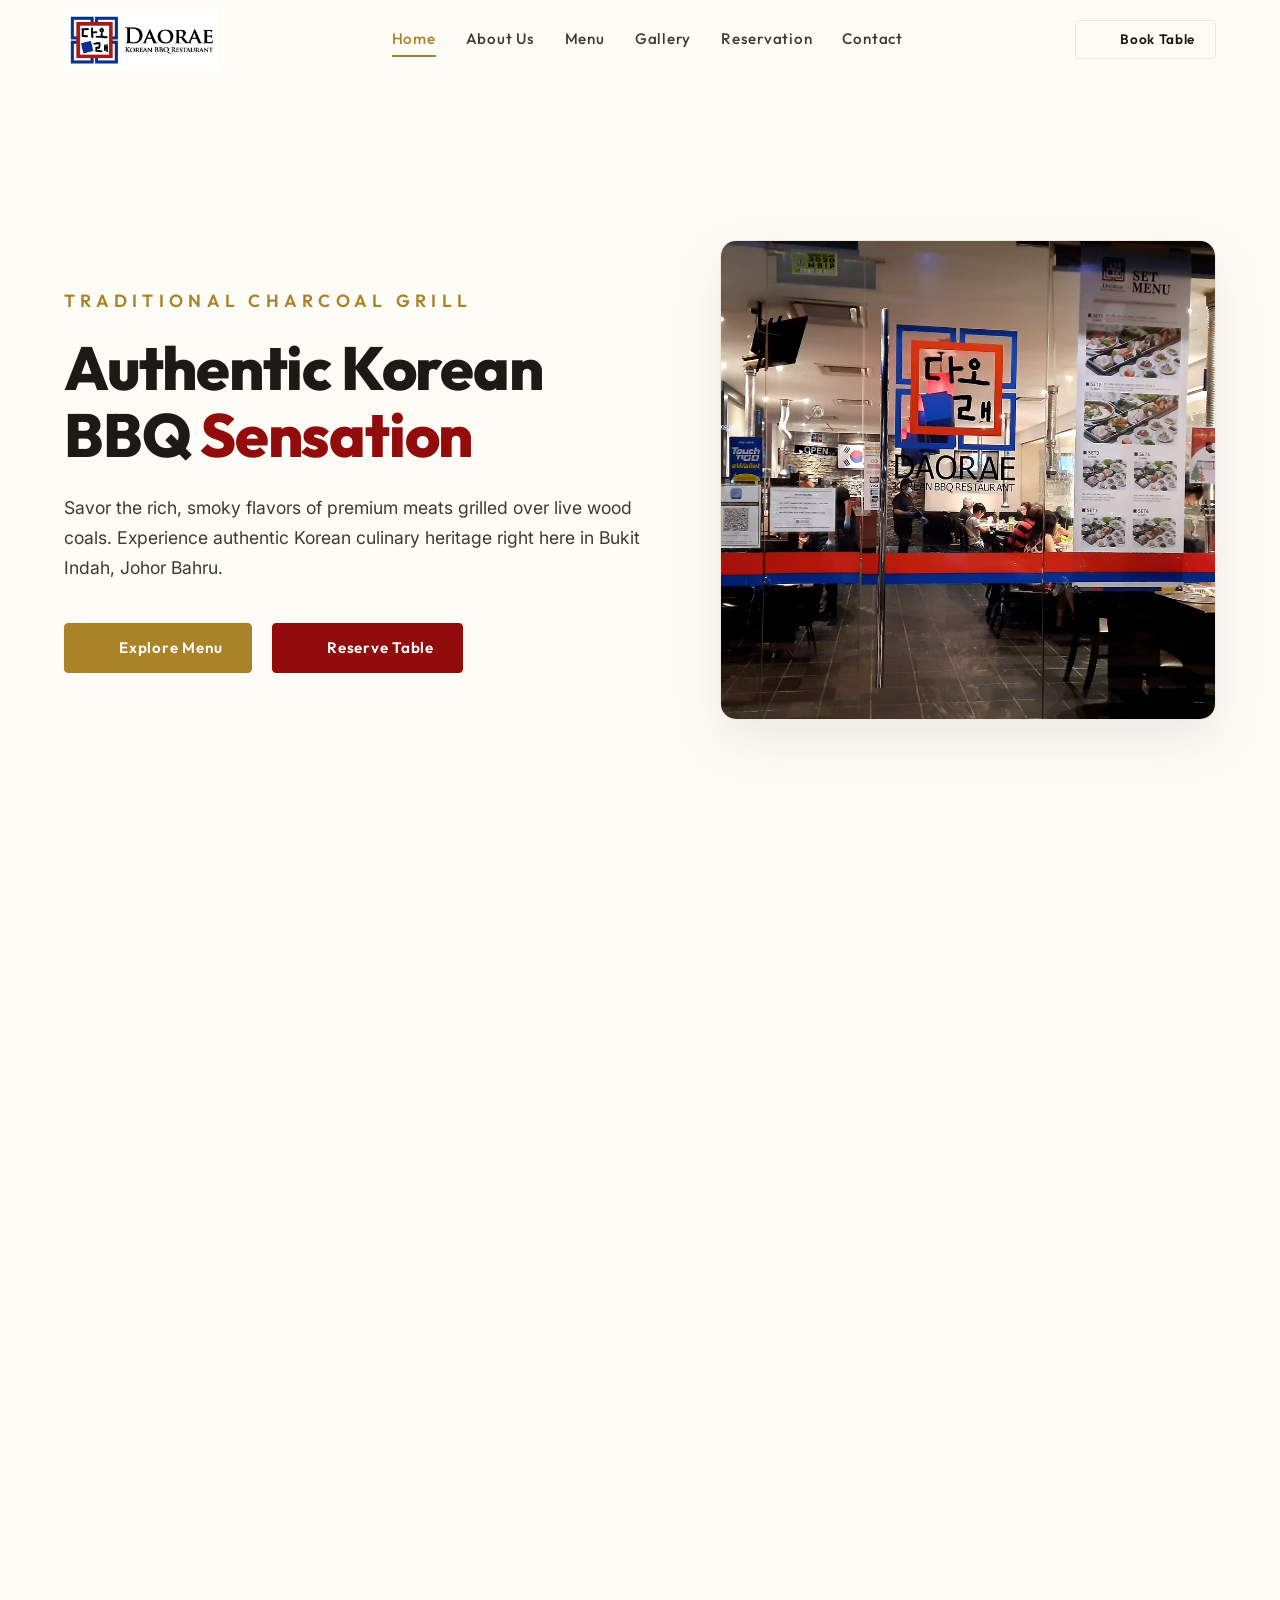
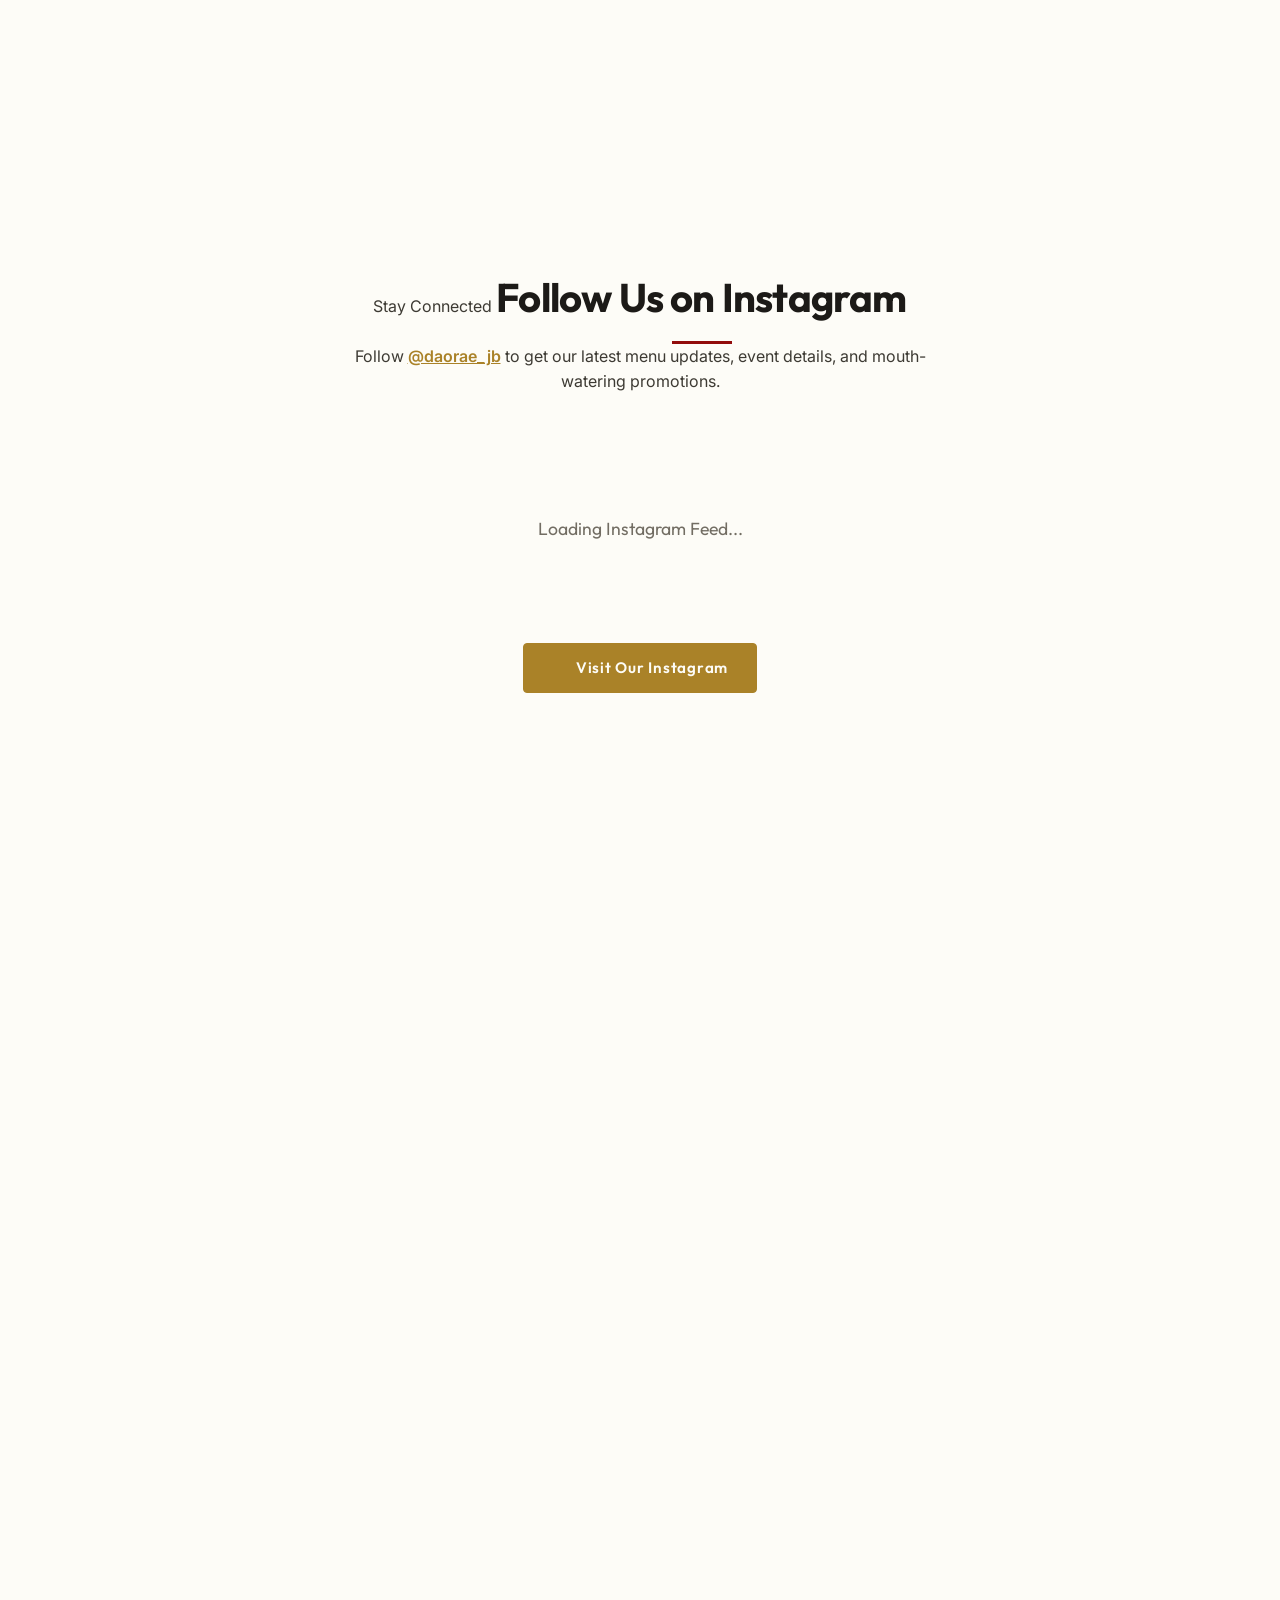
==== commit 37f52c1e: "Layout: Relocate Instagram Feed section to be between About Us and Menu sections in index.html" ====
--- a/index.html
+++ b/index.html
@@ -142,6 +142,31 @@
                         </div>
                     </div>
                 </div>
+            </div>
+        </div>
+    </section>
+
+    <!-- ==========================================================================
+       INSTAGRAM FEED
+       ========================================================================== */ -->
+    <section id="instagram" class="instagram-feed-section section">
+        <div class="container">
+            <div class="section-header">
+                <span class="section-tagline">Stay Connected</span>
+                <h2 class="section-title">Follow Us on Instagram</h2>
+                <div class="divider"><span></span><i data-lucide="instagram"></i><span></span></div>
+                <p class="section-desc" style="max-width: 600px; margin: 0 auto;">Follow <a href="https://www.instagram.com/daorae_jb" target="_blank" style="color: var(--color-gold); font-weight: 600; text-decoration: underline;">@daorae_jb</a> to get our latest menu updates, event details, and mouth-watering promotions.</p>
+            </div>
+            
+            <div id="instagram-grid" class="instagram-grid">
+                <div class="instagram-placeholder">Loading Instagram Feed...</div>
+            </div>
+            
+            <div class="instagram-btn-wrapper">
+                <a href="https://www.instagram.com/daorae_jb" target="_blank" class="btn btn-gold">
+                    <i data-lucide="instagram" style="width:16px; height:16px;"></i>
+                    Visit Our Instagram
+                </a>
             </div>
         </div>
     </section>
@@ -382,7 +407,6 @@
                     </div>
                 </div>
             </div>
-        </div>
     </section>
 
     <!-- ==========================================================================
--- a/style.css
+++ b/style.css
@@ -1432,3 +1432,110 @@
         font-size: 1.6rem;
     }
 }
+
+/* ==========================================================================
+   INSTAGRAM FEED SECTION
+   ========================================================================== */
+.instagram-feed-section {
+    background-color: var(--color-bg-alt);
+    padding: 80px 0;
+}
+
+.instagram-grid {
+    display: grid;
+    grid-template-columns: repeat(auto-fill, minmax(220px, 1fr));
+    gap: 20px;
+    margin-top: 40px;
+}
+
+@media (min-width: 1200px) {
+    .instagram-grid {
+        grid-template-columns: repeat(4, 1fr);
+    }
+}
+
+.instagram-item {
+    position: relative;
+    aspect-ratio: 1 / 1;
+    border-radius: 8px;
+    overflow: hidden;
+    background-color: var(--color-bg-card);
+    border: 1px solid var(--color-border);
+    transition: var(--transition-medium);
+}
+
+.instagram-item img {
+    width: 100%;
+    height: 100%;
+    object-fit: cover;
+    transition: var(--transition-slow);
+}
+
+.instagram-overlay {
+    position: absolute;
+    top: 0;
+    left: 0;
+    width: 100%;
+    height: 100%;
+    background: rgba(0, 0, 0, 0.75);
+    display: flex;
+    flex-direction: column;
+    justify-content: center;
+    align-items: center;
+    padding: 20px;
+    opacity: 0;
+    transition: var(--transition-medium);
+    text-align: center;
+}
+
+.instagram-item:hover .instagram-overlay {
+    opacity: 1;
+}
+
+.instagram-item:hover img {
+    transform: scale(1.1);
+}
+
+.instagram-overlay-icon {
+    color: #ffffff;
+    margin-bottom: 10px;
+    opacity: 0.9;
+}
+
+.instagram-overlay-caption {
+    font-size: 0.85rem;
+    color: #ffffff;
+    line-height: 1.4;
+    max-height: 4.2em; /* Limit to 3 lines */
+    overflow: hidden;
+    text-overflow: ellipsis;
+    display: -webkit-box;
+    -webkit-line-clamp: 3;
+    -webkit-box-orient: vertical;
+    margin-bottom: 10px;
+}
+
+.instagram-overlay-likes {
+    font-size: 0.8rem;
+    color: var(--color-gold);
+    font-weight: 600;
+    display: flex;
+    align-items: center;
+    gap: 4px;
+}
+
+.instagram-placeholder {
+    grid-column: 1 / -1;
+    text-align: center;
+    padding: 60px 0;
+    color: var(--color-text-muted);
+    font-size: 1.1rem;
+    font-family: var(--font-heading);
+}
+
+.instagram-btn-wrapper {
+    margin-top: 40px;
+    display: flex;
+    justify-content: center;
+}
+
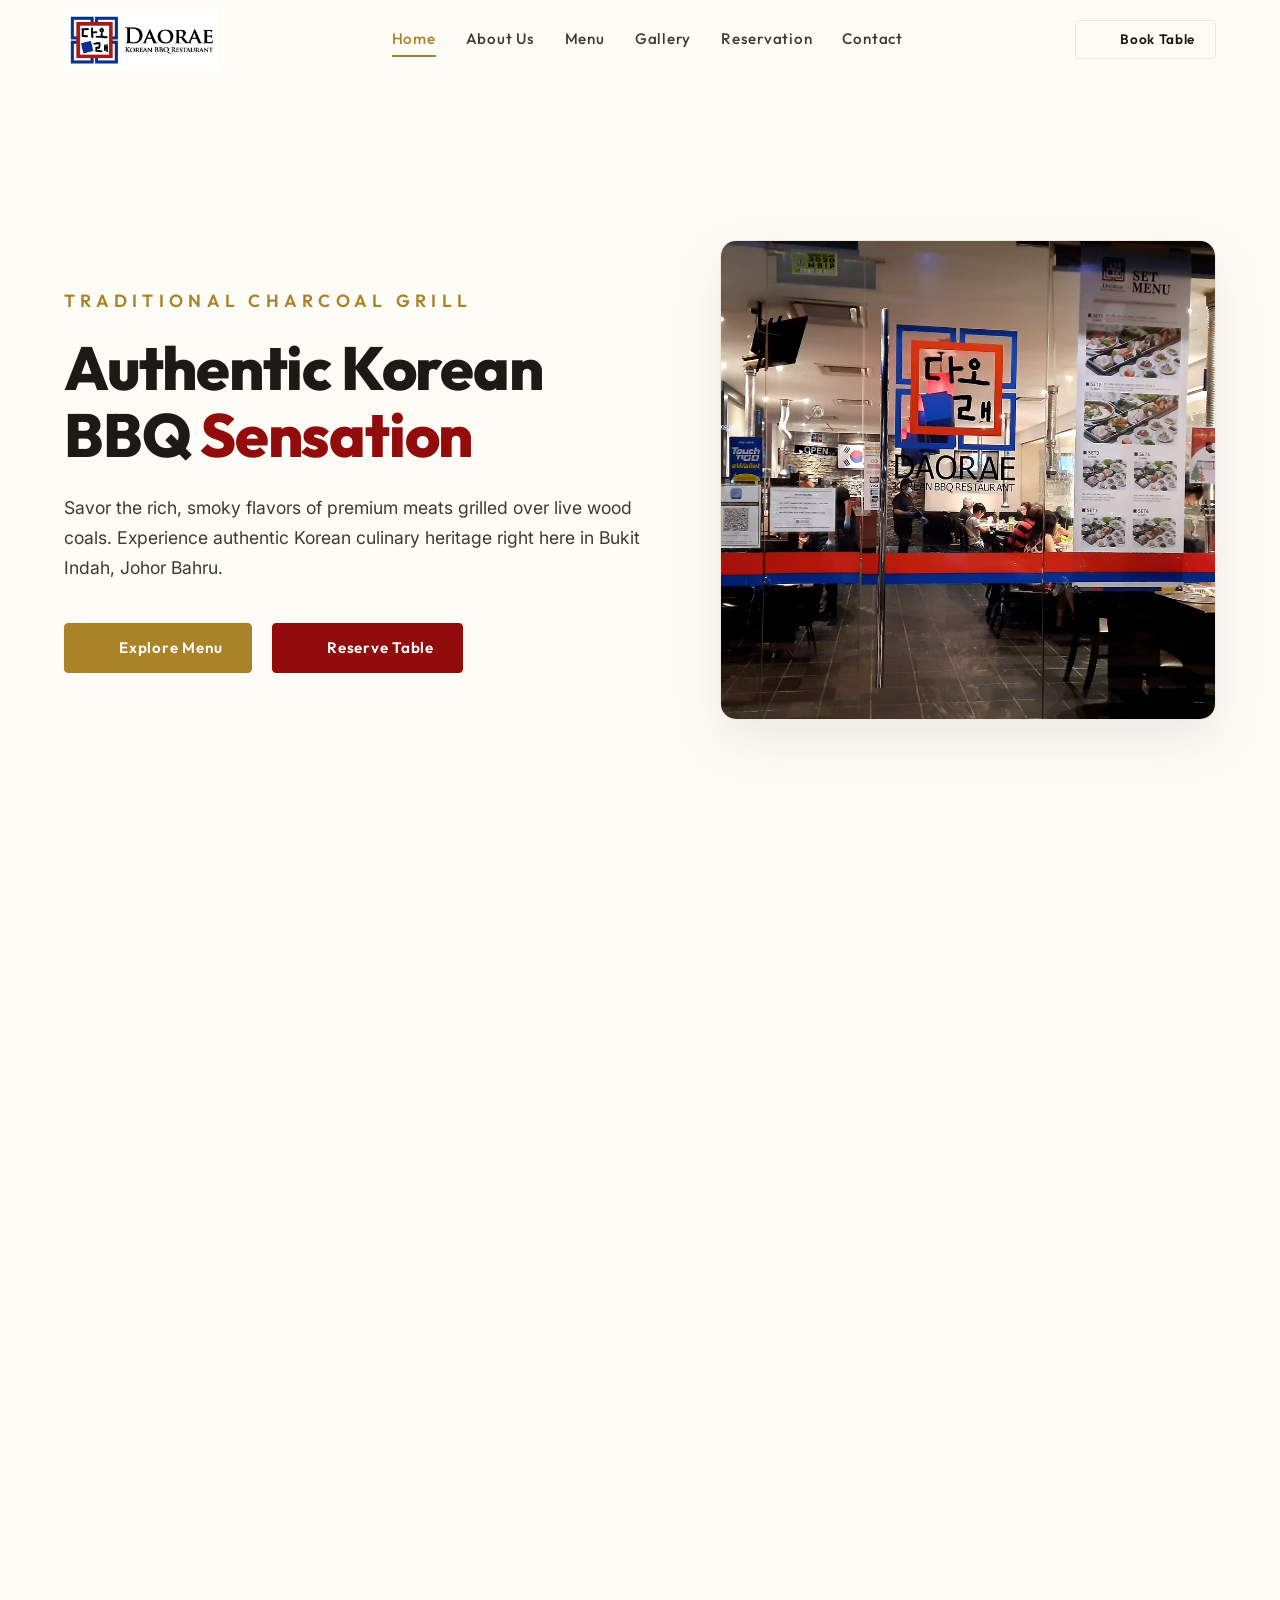
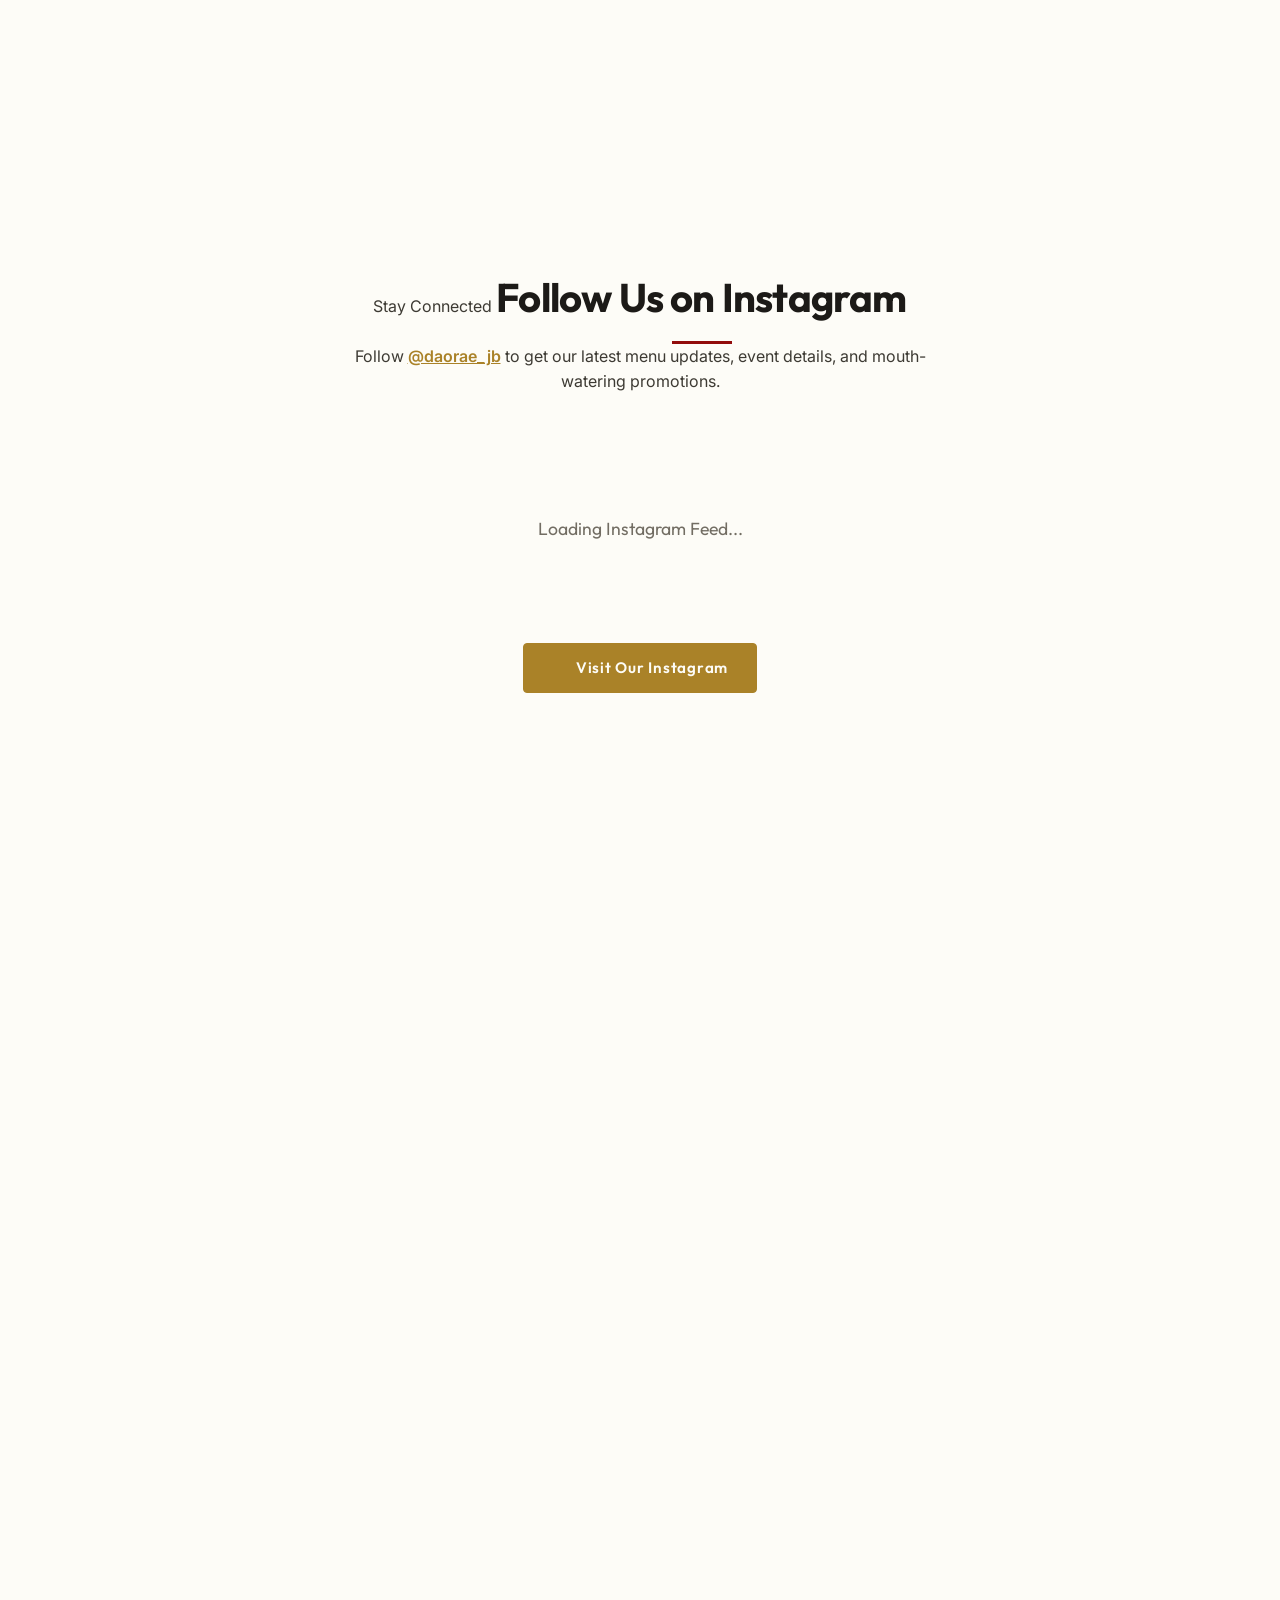
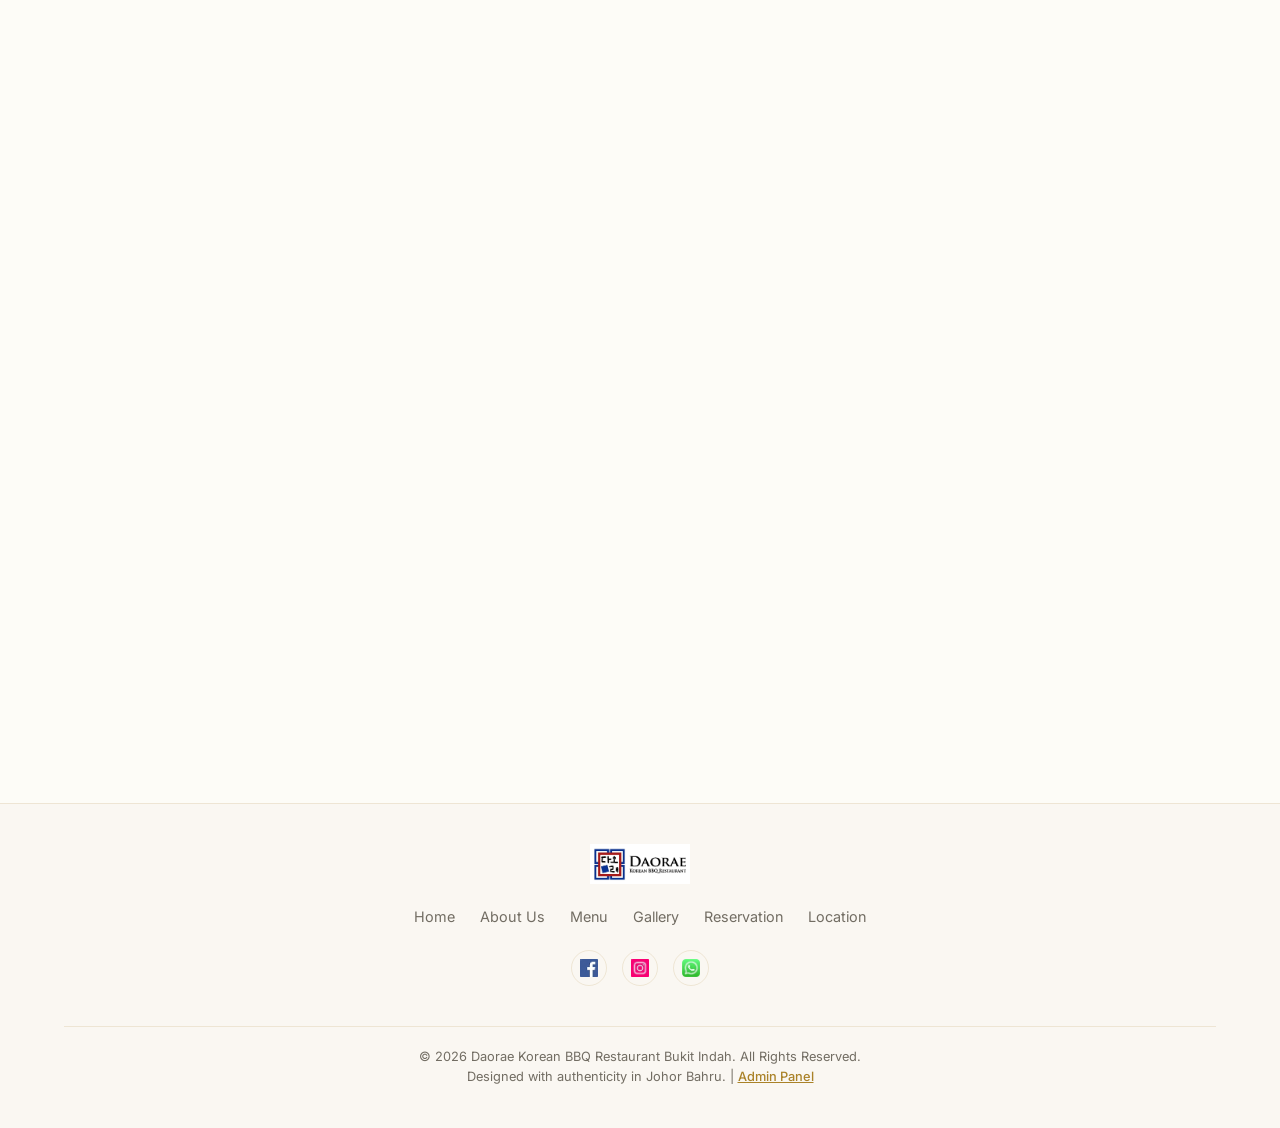
==== commit d42f8469: "Optimize page load speed and UI aesthetics: compress menu assets to WebP, defer scripts, and impleme" ====
--- a/index.html
+++ b/index.html
@@ -3,18 +3,141 @@
 <head>
     <meta charset="UTF-8">
     <meta name="viewport" content="width=device-width, initial-scale=1.0">
+
+    <!-- ===== Google Analytics (GA4) ===== -->
+    <script async src="https://www.googletagmanager.com/gtag/js?id=G-CCYRBPC8QD"></script>
+    <script>
+        window.dataLayer = window.dataLayer || [];
+        function gtag(){dataLayer.push(arguments);}
+        gtag('js', new Date());
+        gtag('config', 'G-CCYRBPC8QD');
+    </script>
     
-    <!-- SEO Meta Tags -->
+    <!-- ===== Google Search Console Verification ===== -->
+    <meta name="google-site-verification" content="J6PqNMl5vkMxzBLtbA6oBXw1V_DSlmDlxCdth-HpqKg" />
+
+    <!-- ===== SEO Meta Tags ===== -->
     <title>Daorae Korean BBQ - Bukit Indah, Johor Bahru | Premium Charcoal Grill</title>
-    <meta name="description" content="Savor the finest, authentic charcoal Korean BBQ in Bukit Indah, Johor Bahru. Premium cuts of beef and pork, fresh traditional side dishes, and cozy dining tables. Book your grill today.">
-    <meta name="keywords" content="Daorae, Korean BBQ Johor Bahru, Bukit Indah Korean Food, Malaysian Korean BBQ, Charcoal BBQ, Samgyeopsal, Galbi Bukit Indah">
+    <meta name="description" content="Authentic charcoal Korean BBQ in Bukit Indah, Johor Bahru. Premium beef & pork, fresh banchan side dishes, and cozy dining. Reserve via WhatsApp today!">
+    <meta name="keywords" content="Daorae, Korean BBQ, Johor Bahru, Bukit Indah, JB Korean food, charcoal BBQ, samgyeopsal, galbi, 韩国烤肉, 新山韩国餐厅, 烧烤, Korean restaurant Malaysia">
     <meta name="robots" content="index, follow">
+    <meta name="author" content="Daorae Korean BBQ Restaurant">
+    <link rel="canonical" href="https://www.daorae.net/">
+
+    <!-- ===== Favicon ===== -->
+    <link rel="icon" type="image/png" href="assets/logo.png">
+    <link rel="apple-touch-icon" href="assets/logo.png">
+
+    <!-- ===== Open Graph (Facebook, KakaoTalk, LINE, WeChat) ===== -->
+    <meta property="og:type" content="restaurant">
+    <meta property="og:site_name" content="Daorae Korean BBQ">
+    <meta property="og:title" content="Daorae Korean BBQ - Bukit Indah, Johor Bahru">
+    <meta property="og:description" content="Authentic charcoal Korean BBQ in Bukit Indah, JB. Premium beef & pork, fresh banchan, cozy ambience. Reserve via WhatsApp!">
+    <meta property="og:url" content="https://www.daorae.net/">
+    <meta property="og:image" content="https://www.daorae.net/assets/og-image.webp">
+    <meta property="og:image:width" content="1200">
+    <meta property="og:image:height" content="800">
+    <meta property="og:image:alt" content="Premium Korean BBQ grilled on charcoal at Daorae Bukit Indah">
+    <meta property="og:locale" content="en_MY">
+    <meta property="og:locale:alternate" content="zh_CN">
+
+    <!-- ===== Twitter Card ===== -->
+    <meta name="twitter:card" content="summary_large_image">
+    <meta name="twitter:title" content="Daorae Korean BBQ - Bukit Indah, Johor Bahru">
+    <meta name="twitter:description" content="Authentic charcoal Korean BBQ in Bukit Indah, JB. Premium beef & pork, fresh banchan, cozy ambience.">
+    <meta name="twitter:image" content="https://www.daorae.net/assets/og-image.webp">
+    <meta name="twitter:image:alt" content="Premium Korean BBQ grilled on charcoal at Daorae Bukit Indah">
+
+    <!-- ===== Theme Color ===== -->
+    <meta name="theme-color" content="#C8A97E">
+    <meta name="msapplication-TileColor" content="#1A1A1A">
+
+    <!-- ===== JSON-LD Structured Data (Restaurant Schema) ===== -->
+    <script type="application/ld+json">
+    {
+        "@context": "https://schema.org",
+        "@type": "Restaurant",
+        "name": "Daorae Korean BBQ - Bukit Indah",
+        "alternateName": "다오래 코리안 바비큐 부킷인다",
+        "description": "Authentic charcoal Korean BBQ restaurant in Bukit Indah, Johor Bahru. Serving premium cuts of beef and pork with traditional banchan side dishes.",
+        "url": "https://www.daorae.net",
+        "logo": "https://www.daorae.net/assets/logo.png",
+        "image": "https://www.daorae.net/assets/og-image.webp",
+        "telephone": "+607-207-5911",
+        "email": "",
+        "servesCuisine": ["Korean", "BBQ", "Korean BBQ"],
+        "priceRange": "$$",
+        "acceptsReservations": "True",
+        "menu": "https://www.daorae.net/#menu",
+        "address": {
+            "@type": "PostalAddress",
+            "streetAddress": "79A, Jalan Indah 15/2, Taman Bukit Indah",
+            "addressLocality": "Johor Bahru",
+            "addressRegion": "Johor",
+            "postalCode": "81200",
+            "addressCountry": "MY"
+        },
+        "geo": {
+            "@type": "GeoCoordinates",
+            "latitude": 1.4805777,
+            "longitude": 103.6545492
+        },
+        "openingHoursSpecification": [
+            {
+                "@type": "OpeningHoursSpecification",
+                "dayOfWeek": ["Monday", "Tuesday", "Wednesday", "Thursday", "Friday"],
+                "opens": "11:30",
+                "closes": "15:00"
+            },
+            {
+                "@type": "OpeningHoursSpecification",
+                "dayOfWeek": ["Monday", "Tuesday", "Wednesday", "Thursday", "Friday"],
+                "opens": "17:30",
+                "closes": "23:00"
+            },
+            {
+                "@type": "OpeningHoursSpecification",
+                "dayOfWeek": ["Saturday", "Sunday"],
+                "opens": "11:30",
+                "closes": "23:00"
+            }
+        ],
+        "hasMap": "https://maps.app.goo.gl/QXNB6Hqm3Ww1ZuC98",
+        "sameAs": [
+            "https://www.instagram.com/daorae_jb/",
+            "https://wa.me/60126398303"
+        ],
+        "contactPoint": {
+            "@type": "ContactPoint",
+            "telephone": "+60-12-639-8303",
+            "contactType": "reservations",
+            "availableLanguage": ["English", "Chinese", "Malay", "Korean"]
+        },
+        "potentialAction": {
+            "@type": "ReserveAction",
+            "target": {
+                "@type": "EntryPoint",
+                "urlTemplate": "https://wa.me/60126398303",
+                "actionPlatform": "https://schema.org/DesktopWebPlatform"
+            },
+            "result": {
+                "@type": "Reservation",
+                "name": "Reserve a Table"
+            }
+        }
+    }
+    </script>
+
+    <!-- ===== Google Fonts ===== -->
+    <link rel="preconnect" href="https://fonts.googleapis.com">
+    <link rel="preconnect" href="https://fonts.gstatic.com" crossorigin>
+    <link href="https://fonts.googleapis.com/css2?family=Inter:wght@300;400;500;600;700&family=Outfit:wght@400;500;600;700;800&display=swap" rel="stylesheet">
+
+    <!-- ===== CSS Stylesheets ===== -->
+    <link rel="stylesheet" href="style.css?v=1.0.5">
     
-    <!-- CSS Stylesheets -->
-    <link rel="stylesheet" href="style.css?v=1.0.4">
-    
-    <!-- Lucide Icons CDN -->
-    <script src="https://unpkg.com/lucide@latest"></script>
+    <!-- ===== Lucide Icons CDN ===== -->
+    <script src="https://unpkg.com/lucide@latest" defer></script>
 </head>
 <body>
 
@@ -201,6 +324,14 @@
             <!-- Dynamic Menu Grid -->
             <div class="menu-grid">
                 <!-- Javascript will inject cards here -->
+            </div>
+            
+            <!-- Load More Button -->
+            <div id="menuLoadMoreContainer" style="display: none; text-align: center; margin-top: 40px; margin-bottom: 20px;">
+                <button id="loadMoreMenuBtn" class="btn btn-gold">
+                    <i data-lucide="chevrons-down" style="width: 18px; height: 18px;"></i>
+                    <span>Load More Menu / 메뉴 더보기</span>
+                </button>
             </div>
             
             <!-- Dining Note Alert Box -->
@@ -319,6 +450,14 @@
                             </select>
                         </div>
                         
+                        <div class="form-group-full" style="display: flex; align-items: center; gap: 8px; margin-top: -5px; margin-bottom: 5px;">
+                            <input type="checkbox" id="res-holiday" style="width: 18px; height: 18px; cursor: pointer;">
+                            <label for="res-holiday" style="font-size: 0.85rem; color: var(--color-text-muted); cursor: pointer; user-select: none; display: flex; align-items: center; gap: 4px;">
+                                <i data-lucide="info" style="width: 14px; height: 14px; color: var(--color-gold);"></i>
+                                Selected date is a Public Holiday (공휴일인 경우 체크)
+                            </label>
+                        </div>
+                        
                         <div class="form-group-full">
                             <label for="res-pax" class="form-label">Number of Guests *</label>
                             <select id="res-pax" class="input-control" required>
@@ -441,8 +580,8 @@
     </footer>
 
     <!-- Supabase Integration -->
-    <script src="https://cdn.jsdelivr.net/npm/@supabase/supabase-js@2"></script>
-    <script src="config.js?v=1.0.1"></script>
+    <script src="https://cdn.jsdelivr.net/npm/@supabase/supabase-js@2" defer></script>
+    <script src="config.js?v=1.0.1" defer></script>
     <!-- Menu Detail Modal -->
     <div id="menuDetailModal" class="menu-modal">
         <div class="menu-modal-overlay"></div>
@@ -485,7 +624,7 @@
     </div>
 
     <!-- JS Scripts -->
-    <script src="menu_data.js?v=1.0.6"></script>
-    <script src="app.js?v=1.0.7"></script>
+    <script src="menu_data.js?v=1.0.6" defer></script>
+    <script src="app.js?v=1.0.7" defer></script>
 </body>
 </html>
--- a/style.css
+++ b/style.css
@@ -2,10 +2,6 @@
    DAORAE KOREAN BBQ - BUKIT INDAH OUTLET
    Premium Style Sheet
    ========================================================================== */
-
-/* Google Fonts Import */
-@import url('https://fonts.googleapis.com/css2?family=Inter:wght@300;400;500;600;700&family=Outfit:wght@300;400;500;600;700;800&display=swap');
-
 /* Reset and Global Styles */
 *, *::before, *::after {
     box-sizing: border-box;
@@ -56,9 +52,14 @@
     background-color: var(--color-bg-deep);
     color: var(--color-text-standard);
     font-family: var(--font-body);
+    width: 100%;
+    max-width: 100%;
+    overflow-x: hidden;
 }
 
 body {
+    width: 100%;
+    max-width: 100%;
     overflow-x: hidden;
     line-height: 1.6;
     -webkit-font-smoothing: antialiased;
@@ -579,6 +580,7 @@
     border-radius: var(--border-radius-md);
     overflow: hidden;
     transition: var(--transition-normal);
+    will-change: transform;
     display: flex;
     flex-direction: column;
 }
@@ -642,6 +644,7 @@
     display: flex;
     flex-direction: column;
     gap: 4px;
+    flex: 1;
 }
 
 .menu-title-ko {
@@ -652,9 +655,10 @@
 }
 
 .menu-title-en {
-    font-size: 1.3rem;
+    font-size: 1.2rem;
     font-weight: 700;
     color: var(--color-text-bright);
+    line-height: 1.2;
 }
 
 .menu-title-zh {
@@ -1075,6 +1079,7 @@
     opacity: 0;
     transform: translateY(40px);
     transition: opacity 0.8s cubic-bezier(0.25, 1, 0.5, 1), transform 0.8s cubic-bezier(0.25, 1, 0.5, 1);
+    will-change: transform, opacity;
 }
 
 .reveal.active {
@@ -1212,6 +1217,14 @@
     .gallery-grid {
         grid-template-columns: 1fr;
     }
+    
+    .menu-grid {
+        grid-template-columns: 1fr;
+    }
+    
+    .logo img {
+        height: 48px !important;
+    }
 }
 
 /* ==========================================================================
